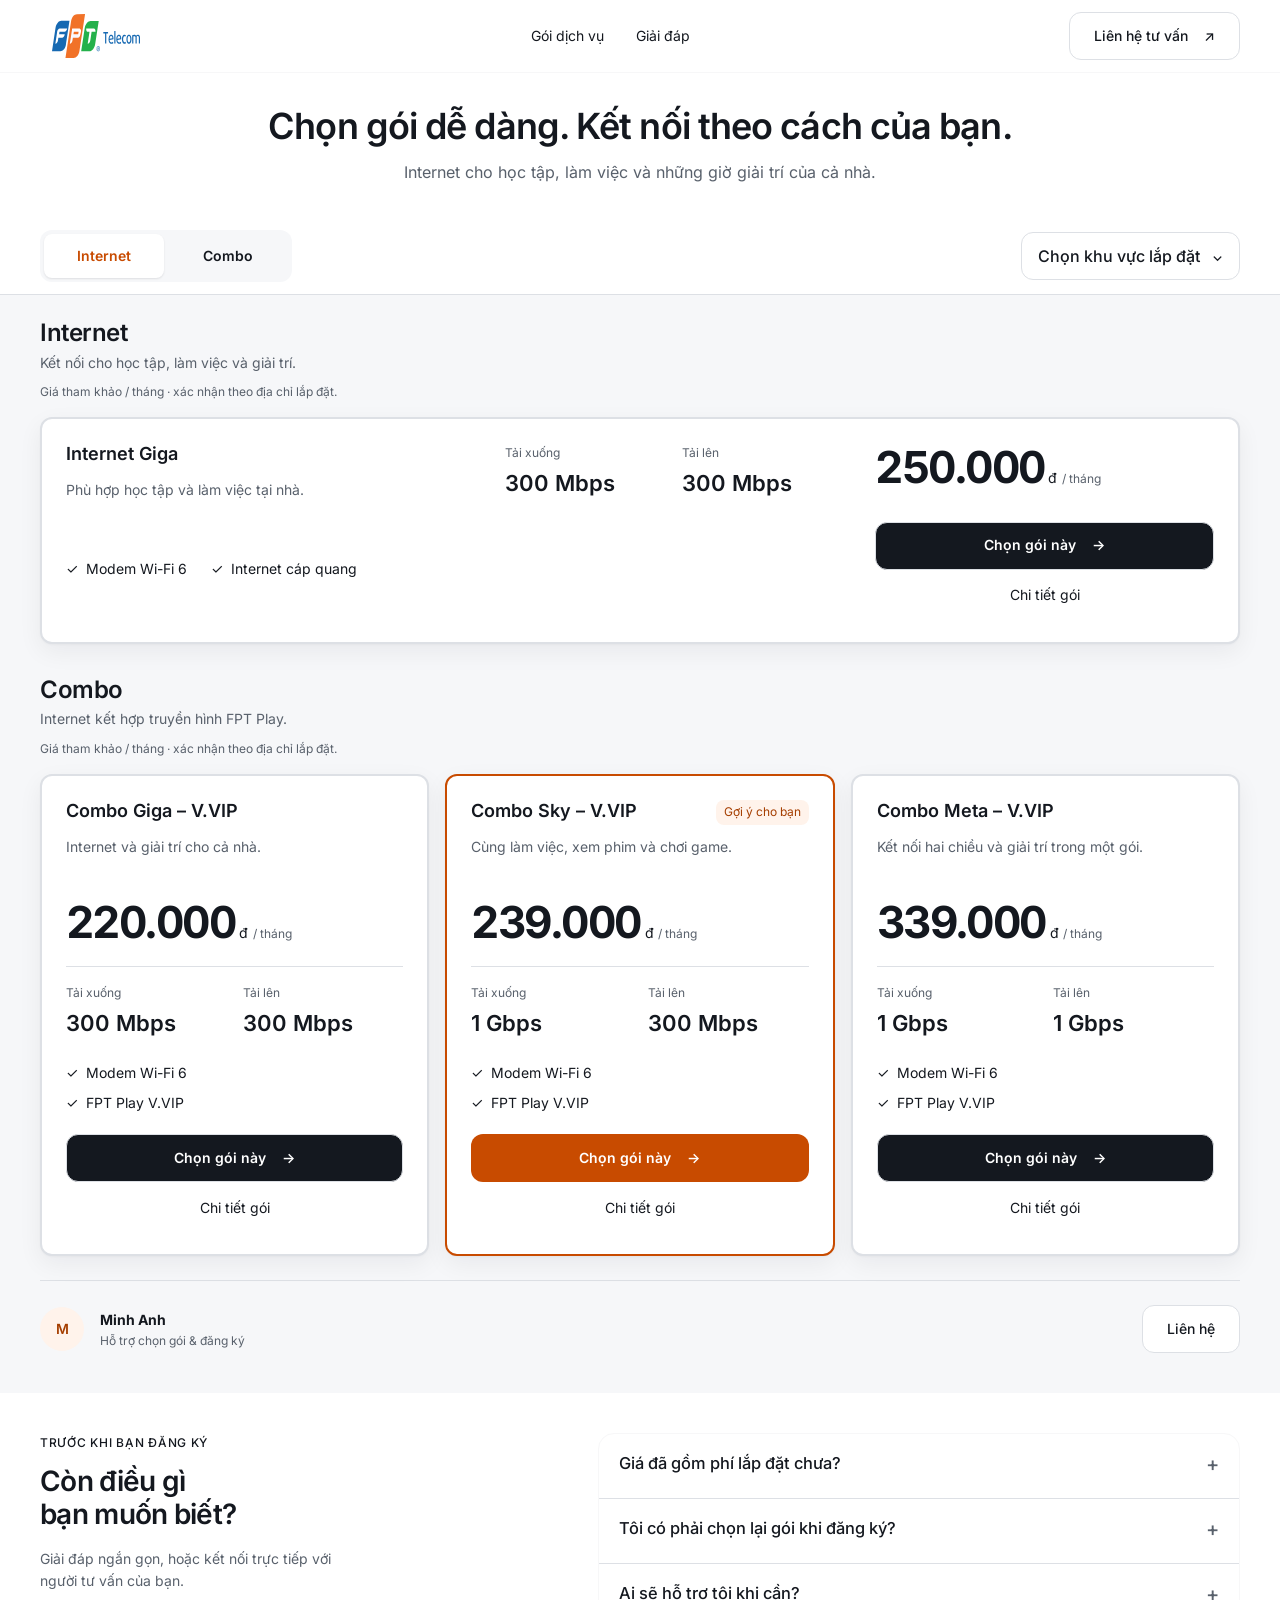
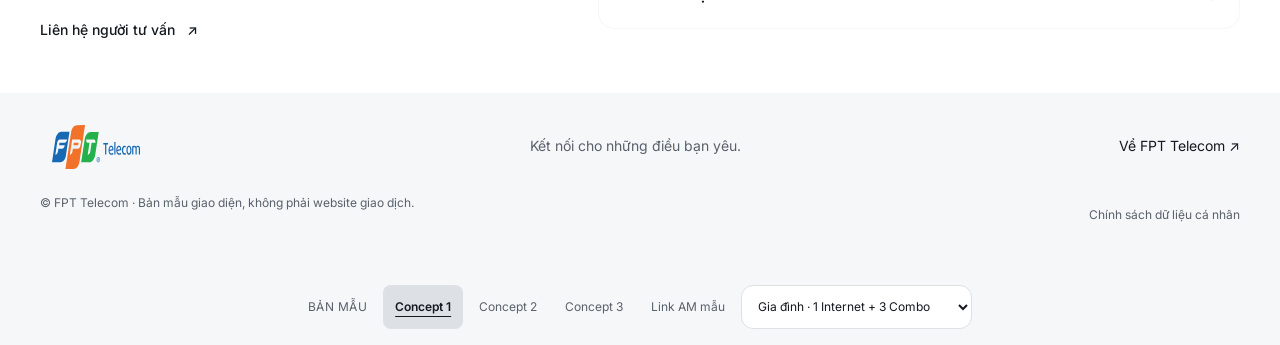
==== index.html @ fd022f2f "Publish shop FPT prototype" ====
<!doctype html>
<html lang="vi">
<head>
  <meta charset="utf-8"><meta name="viewport" content="width=device-width,initial-scale=1">
  <title>FPT Telecom — Chọn gói dễ dàng | Concept 1</title>
  <link rel="icon" href="assets/fpt-logo.svg" type="image/svg+xml">
  <link rel="stylesheet" href="styles.css">
  <link rel="stylesheet" href="journey.css">
  <link rel="stylesheet" href="concept-1.css">
</head>
<body data-concept="1">
  <header class="header"><div class="container header-inner">
    <a href="#" class="brand" aria-label="FPT Telecom — trang chủ"><img src="assets/fpt-logo.svg" alt="FPT Telecom"></a>
    <nav aria-label="Điều hướng chính"><a href="#plans">Gói dịch vụ</a><a href="#faq">Giải đáp</a></nav>
    <button class="button outline contact-trigger">Liên hệ tư vấn <span aria-hidden="true">↗</span></button>
  </div></header>

  <main id="home">
    <section class="hero container">
      <div class="hero-copy">
        <h1>Chọn gói dễ dàng. <span>Kết nối theo cách của bạn.</span></h1>
        <p class="hero-description" data-audience-copy></p>
      </div>
    </section>

    <div class="group-toolbar"><div class="container section-heading"><nav class="offer-jumps" aria-label="Đi đến nhóm gói"></nav><button class="location-button" id="region-trigger"><span id="region-label">Chọn khu vực lắp đặt</span><span aria-hidden="true">⌄</span></button></div></div>
    <section id="plans" class="plans-section">
      <div class="container">
        <div id="plan-grid" class="plan-groups"></div>
        <div class="sales-strip"><span class="sales-avatar" data-sales-initial aria-hidden="true"></span><div><strong data-sales-name></strong><p>Hỗ trợ chọn gói & đăng ký</p></div><button class="button outline contact-trigger">Liên hệ</button></div>
        <div class="plans-bottom"><p>Giá tham khảo theo tháng. Giá và phí áp dụng được xác nhận theo địa chỉ lắp đặt.</p></div>
      </div>
    </section>

    <section id="faq" class="faq-section container"><div class="faq-intro"><p class="eyebrow">TRƯỚC KHI BẠN ĐĂNG KÝ</p><h2>Còn điều gì<br>bạn muốn biết?</h2><p>Giải đáp ngắn gọn, hoặc kết nối trực tiếp với người tư vấn của bạn.</p><button class="text-button contact-trigger">Liên hệ người tư vấn <span aria-hidden="true">↗</span></button></div><div id="faq-list" class="faq-list"></div></section>
  </main>

  <main id="checkout" hidden class="container checkout-page">
    <button class="text-button" id="back-home">← Quay lại chọn gói</button>
    <div class="checkout-heading"><p class="eyebrow">ĐĂNG KÝ TRỰC TUYẾN</p><h1>Gần hơn với kết nối mới.</h1><p>Gói đã chọn sẵn. Bạn chỉ cần hoàn tất thông tin bên dưới.</p></div>
    <ol class="steps"><li class="active" data-step="1"><span>1</span>Thông tin lắp đặt</li><li data-step="2"><span>2</span>Xác nhận</li><li data-step="3"><span>3</span>Kết quả</li></ol>
    <div class="checkout-layout"><div>
      <form id="registration-form" class="form-card" novalidate>
        <h2>Thông tin liên hệ</h2><p class="muted">Để FPT xác nhận yêu cầu đăng ký với bạn.</p>
        <div class="field-grid"><div class="field"><label for="full-name">Họ và tên <b>*</b></label><input id="full-name" name="name" autocomplete="name" required><p class="field-error" id="name-error"></p></div><div class="field"><label for="phone">Số điện thoại <b>*</b></label><input id="phone" name="phone" type="tel" inputmode="tel" autocomplete="tel" required><p class="field-error" id="phone-error"></p></div></div>
        <h2 class="form-subheading">Địa chỉ lắp đặt</h2><p class="muted">Địa chỉ giúp xác nhận gói và giá áp dụng cho nhà bạn.</p>
        <div class="field-grid"><div class="field"><label for="province">Tỉnh / Thành phố <b>*</b></label><input id="province" name="province" autocomplete="address-level1" placeholder="Ví dụ: Hồ Chí Minh" required><p class="field-error" id="province-error"></p></div><div class="field"><label for="ward">Phường / Xã <b>*</b></label><input id="ward" name="ward" autocomplete="address-level2" required><p class="field-error" id="ward-error"></p></div></div>
        <div class="field"><label for="address">Số nhà, tên đường <b>*</b></label><input id="address" name="address" autocomplete="street-address" placeholder="Thêm tên tòa nhà, tầng / căn hộ nếu có" required><p class="field-error" id="address-error"></p></div>
        <div class="field"><label for="note">Ghi chú <span class="muted">(không bắt buộc)</span></label><textarea id="note" name="note" rows="2" placeholder="Điều bạn muốn người tư vấn biết thêm"></textarea></div>
        <label class="consent"><input id="consent" type="checkbox" required><span>Tôi đồng ý để FPT liên hệ về yêu cầu đăng ký và xử lý dữ liệu theo <a href="https://fpt.vn/ho-tro/chinh-sach-quy-trinh/5107/5076/286" target="_blank" rel="noopener">chính sách dữ liệu cá nhân</a>.</span></label><p class="field-error" id="consent-error"></p>
        <button class="button primary form-next" type="submit">Kiểm tra & xác nhận thông tin</button><p class="demo-note">Prototype: thông tin chỉ dùng trong phiên này, không gửi đến FPT.</p>
      </form>
      <section id="confirmation" hidden class="form-card"><h2>Kiểm tra trước khi hoàn tất</h2><p class="muted">Thông tin đăng ký của bạn</p><dl id="customer-summary" class="description-list"></dl><div class="notice"><strong>Giá theo địa chỉ chưa được xác thực</strong><p>Bản mẫu chưa kết nối hệ thống giá và hạ tầng FPT. Giá dưới đây chỉ dùng để minh họa giao diện.</p></div><h2 class="form-subheading">Phương thức thanh toán mẫu</h2><fieldset class="payment-options"><legend class="sr-only">Chọn phương thức thanh toán mẫu</legend><label><input type="radio" name="payment" value="qr" checked><span><strong>QR / Ngân hàng</strong><small>Xem trạng thái thanh toán mô phỏng</small></span></label><label><input type="radio" name="payment" value="later"><span><strong>Nhận tư vấn thanh toán</strong><small>Minh họa yêu cầu cần được xác nhận</small></span></label></fieldset><div class="confirm-actions"><button class="button outline" id="edit-info">Sửa thông tin</button><button class="button primary" id="complete-demo">Hoàn tất bản mô phỏng</button></div><button class="text-button" id="fail-demo">Xem trường hợp thanh toán thất bại</button><div id="payment-error" class="notice error" hidden><strong>Thanh toán mô phỏng chưa thành công</strong><p>Bạn có thể thử lại hoặc chọn nhận tư vấn thanh toán.</p></div></section>
      <section id="success" hidden class="form-card success-panel"><span class="success-symbol" aria-hidden="true">✓</span><h2 id="result-title">Đăng ký mẫu hoàn tất</h2><p>Đây là trạng thái minh họa. Không có đơn hàng hoặc giao dịch thật được tạo.</p><dl id="result-summary" class="description-list"></dl><button class="button outline" id="restart">Trở về trang chọn gói</button></section>
    </div><aside class="order-card"><p class="eyebrow">GÓI BẠN ĐÃ CHỌN</p><h2 id="order-name"></h2><p id="order-description" class="muted"></p><div class="order-price"><strong id="order-price"></strong><span>đ / tháng</span></div><ul id="order-features"></ul><div class="order-total"><span>Tạm tính minh họa / tháng</span><strong id="order-total"></strong></div><p class="muted small">Giá theo địa chỉ, phí lắp đặt và chu kỳ thanh toán cần được hệ thống xác nhận trước khi thu tiền.</p><p class="sales-reference">Người giới thiệu: <strong>AM-DEMO</strong></p></aside></div>
  </main>

  <footer class="footer"><div class="container footer-top"><a href="#" class="brand" aria-label="FPT Shop"><img src="assets/fpt-logo.svg" alt="FPT Telecom"><span>shop</span></a><p>Kết nối cho những điều bạn yêu.</p><a href="https://fpt.vn/vi" target="_blank" rel="noopener">Về FPT Telecom ↗</a></div><div class="container footer-bottom"><span>© FPT Telecom · Bản mẫu giao diện, không phải website giao dịch.</span><a href="https://fpt.vn/ho-tro/chinh-sach-quy-trinh/5107/5076/286" target="_blank" rel="noopener">Chính sách dữ liệu cá nhân</a></div></footer>

  <dialog id="details-modal"><div class="modal-header"><p class="eyebrow">CHI TIẾT GÓI DỊCH VỤ</p><button class="close-button" aria-label="Đóng chi tiết gói">×</button></div><div id="details-body"></div><div class="modal-footer"><button id="details-register" class="button primary">Đăng ký gói này</button></div></dialog>
  <dialog id="region-modal"><div class="modal-header"><h2>Khu vực lắp đặt</h2><button class="close-button" aria-label="Đóng chọn khu vực">×</button></div><p class="muted">Chọn khu vực dự kiến. Giá chính thức được xác nhận ở checkout.</p><div class="region-options"><button>Hồ Chí Minh</button><button>Hà Nội</button><button>Đà Nẵng</button><button>Khu vực khác</button></div></dialog>
  <dialog id="contact-modal"><div class="modal-header"><h2>Người tư vấn của bạn</h2><button class="close-button" aria-label="Đóng thông tin tư vấn">×</button></div><p class="muted">Người giới thiệu AM-DEMO</p><p class="contact-message">Bạn cần hỗ trợ chọn gói hoặc kiểm tra địa chỉ lắp đặt? Khi triển khai, thông tin liên hệ sẽ lấy từ cấu hình của sales.</p><p class="demo-note">Thông tin người tư vấn trong bản này là dữ liệu mẫu.</p></dialog>
  <div class="prototype-tools" aria-label="Công cụ xem prototype"><span>BẢN MẪU</span><button id="configuration-toggle">3 gói / 6 gói</button></div>
  <script src="offers.js"></script>
  <script src="app.js"></script>
  <script src="concept-1.js"></script>
</body></html>
---- styles.css ----
/* Brand tokens: adjust accent and font here. Light theme only. */
:root{--primary:#c74700;--primary-hover:#a83c00;--primary-foreground:#ffffff;--primary-light:#fff3eb;--background:#f4f4f6;--surface:#ffffff;--foreground:#2c2c2c;--muted:#707070;--border:#f7f7f8;--border-strong:#eaeaea;--secondary:#e7e8ec;--button-hover:#f1f1f3;--border-focus:var(--primary);--ring-focus:rgb(199 71 0 / .1);--error-text:#c10007;--success:#007a55;--success-bg:#ecfdf5;--app-font:'Inter',sans-serif;--elevation-modal:0 20px 25px -5px rgb(0 0 0 / .1),0 8px 10px -6px rgb(0 0 0 / .1);color-scheme:light}
*{box-sizing:border-box;--scrollbar-thumb:transparent}*:hover{--scrollbar-thumb:color-mix(in srgb,var(--foreground) 16%,transparent)}.is-scrolling{--scrollbar-thumb:color-mix(in srgb,var(--foreground) 28%,transparent)}::-webkit-scrollbar{width:4px;height:4px}::-webkit-scrollbar-track{background:transparent}::-webkit-scrollbar-thumb{background:var(--scrollbar-thumb);border-radius:9999px}
@supports not selector(::-webkit-scrollbar){*{scrollbar-width:thin;scrollbar-color:transparent transparent}*:hover{scrollbar-color:color-mix(in srgb,var(--foreground) 18%,transparent) transparent}}
html{scroll-behavior:smooth;scroll-padding-top:100px}body{margin:0;background:var(--surface);color:var(--foreground);font:14px/1.6 var(--app-font);-webkit-font-smoothing:antialiased}button,input,textarea{font:inherit}button,a{-webkit-tap-highlight-color:transparent}button{cursor:pointer}a{color:inherit;text-decoration:none}button{color:inherit}button:focus{outline:none}p,h1,h2,h3,ul{margin:0}h1,h2,h3{line-height:1.2;font-weight:600;text-wrap:balance}p{text-wrap:pretty}img{max-width:100%;display:block}button{border:0}button,a,input,textarea{transition:background-color .2s,color .2s,border-color .2s}input:focus,textarea:focus{outline:none;border-color:var(--border-focus);box-shadow:0 0 0 2px var(--ring-focus)}[hidden]{display:none!important}.container{width:min(1200px,calc(100% - 80px));margin-inline:auto}.header{border-bottom:1px solid var(--border);background:var(--surface)}.header-inner{height:88px;display:flex;align-items:center;justify-content:space-between;gap:24px}.brand{display:flex;align-items:center;gap:16px}.brand img{width:98px;height:42px;object-fit:contain}.brand span{font-size:24px;font-weight:500;border-left:1px solid var(--border-strong);padding-left:16px;line-height:1}.header nav{display:flex;gap:32px}.header nav a{padding:12px 0}.header nav a:hover{color:var(--primary)}.button{display:inline-flex;align-items:center;justify-content:center;gap:16px;min-height:48px;padding:12px 24px;border-radius:12px;font-weight:500;line-height:1.3;border:1px solid transparent}.primary{background:var(--primary);color:var(--primary-foreground)}.primary:hover{background:var(--primary-hover)}.outline{background:var(--surface);border-color:var(--border-strong)}.outline:hover{background:var(--button-hover)}.secondary{background:var(--secondary)}.secondary:hover{background:var(--button-hover)}.eyebrow{font-size:12px;font-weight:500;letter-spacing:.06em}.hero{display:grid;grid-template-columns:.95fr 1.05fr;gap:40px;padding-block:56px 64px;align-items:center}.hero-copy{padding:16px 0}.hero h1{font-size:clamp(40px,4.6vw,64px);letter-spacing:-.035em;line-height:1.12;margin:24px 0}.hero h1 span{color:var(--primary)}.hero-description{font-size:16px;line-height:1.8;color:var(--muted)}.hero-cta{margin-top:32px}.hero-note{margin-top:16px;color:var(--muted);font-size:12px}.hero-visual{position:relative;min-width:0;height:528px;border-radius:24px;overflow:hidden;background:var(--background)}.hero-visual>img{width:100%;height:100%;object-fit:cover;object-position:65% center}.photo-caption{position:absolute;left:24px;right:24px;bottom:24px;background:var(--surface);border-radius:16px;padding:16px 20px;display:flex;align-items:center;gap:16px}.photo-caption strong{display:block;font-size:14px;font-weight:600}.photo-caption span:not(.connection-mark){display:block;font-size:12px;color:var(--muted);margin-top:4px}.connection-mark{font-size:32px;color:var(--primary);line-height:1}.plans-section{background:var(--background);padding:64px 0}.section-heading{display:flex;align-items:flex-end;justify-content:space-between;gap:24px;margin-bottom:32px}.section-heading h2,.faq-intro h2{font-size:32px;letter-spacing:-.025em;margin:12px 0 16px}.section-heading p:not(.eyebrow){color:var(--muted)}.location-button{display:flex;align-items:center;gap:12px;min-height:48px;padding:12px 16px;border:1px solid var(--border-strong);border-radius:12px;background:var(--surface);max-width:100%;font-weight:500}.location-button span:first-child{font-size:20px}.mobile-break{display:none}.plan-grid{display:grid;grid-template-columns:repeat(3,minmax(0,1fr));gap:16px}.plan-card{background:var(--surface);border:1px solid var(--border);border-radius:16px;padding:24px;display:flex;flex-direction:column;min-width:0}.plan-card.featured{background:var(--primary);color:var(--primary-foreground);border-color:var(--primary)}.plan-top{display:flex;justify-content:space-between;align-items:start;gap:12px}.plan-top h3{font-size:18px}.plan-tag{font-size:12px;padding:4px 8px;border-radius:8px;background:rgb(255 255 255 / .15);white-space:nowrap}.plan-description{color:var(--muted);margin:8px 0 24px;line-height:1.5}.featured .plan-description,.featured .price-label{color:var(--primary-foreground)}.price-label{font-size:12px;color:var(--muted)}.plan-price{display:flex;align-items:baseline;gap:4px;margin:4px 0 24px;flex-wrap:wrap}.plan-price strong{font-size:32px;font-weight:700;letter-spacing:-.02em;font-variant-numeric:tabular-nums}.plan-price span{font-size:12px}.speed-row{border-top:1px solid var(--border-strong);padding-top:20px;display:grid;grid-template-columns:1fr 1fr;gap:16px}.featured .speed-row{border-color:rgb(255 255 255 / .25)}.speed-row small{display:block;font-size:12px;margin-bottom:4px;color:var(--muted)}.featured .speed-row small{color:var(--primary-foreground)}.speed-row strong{font-size:16px;font-weight:600}.features{list-style:none;padding:0;margin:20px 0 24px;display:flex;flex-direction:column;gap:12px;flex:1}.features li{display:flex;gap:8px;align-items:start}.features li::before{content:'✓';font-size:14px}.plan-card .button{width:100%}.featured .button{background:var(--surface);color:var(--foreground)}.featured .button:hover{background:var(--button-hover)}.detail-button{background:transparent;font-size:14px;padding:12px;min-height:44px;margin-top:4px}.detail-button:hover{text-decoration:underline}.plans-bottom{display:flex;align-items:start;justify-content:space-between;gap:24px;margin-top:24px}.plans-bottom p{font-size:12px;color:var(--muted);max-width:64ch}.text-button{background:transparent;padding:8px 0;min-height:40px;display:inline-flex;align-items:center;gap:12px;font-weight:500}.text-button:hover{text-decoration:underline}.plans-bottom .text-button{flex-shrink:0}.faq-section{display:grid;grid-template-columns:1fr 1.3fr;gap:64px;padding-block:64px}.faq-intro>p:not(.eyebrow){color:var(--muted);max-width:34ch}.faq-intro .text-button{margin-top:16px}.faq-list{border:1px solid var(--border);border-radius:16px;align-self:start}.faq-item+.faq-item{border-top:1px solid var(--border-strong)}.faq-question{padding:20px;width:100%;display:flex;justify-content:space-between;gap:16px;background:transparent;text-align:left;font-weight:500;min-height:64px}.faq-question span{font-size:20px;color:var(--muted);line-height:1}.faq-answer{display:grid;grid-template-rows:0fr;transition:grid-template-rows .2s ease-out}.faq-answer>div{min-height:0;overflow:hidden}.faq-answer p{padding:0 20px 20px;color:var(--muted)}.faq-question[aria-expanded=true]+.faq-answer{grid-template-rows:1fr}.footer{background:var(--background);padding-block:32px 64px}.footer-top{display:flex;align-items:center;justify-content:space-between;gap:24px}.footer-top p{color:var(--muted)}.footer-bottom{display:flex;justify-content:space-between;gap:24px;font-size:12px;color:var(--muted);margin-top:24px}.prototype-tools{position:fixed;bottom:12px;left:12px;z-index:5;display:flex;align-items:center;gap:12px;background:var(--foreground);color:var(--surface);border-radius:8px;padding:4px 12px;font-size:12px}.prototype-tools>span{font-size:10px;letter-spacing:.04em}.prototype-tools button{background:transparent;color:inherit;min-height:32px;padding:4px}.checkout-page{padding-block:32px 64px}.checkout-heading{margin:24px 0}.checkout-heading h1{font-size:32px;margin:12px 0}.checkout-heading>p:last-child{color:var(--muted)}.steps{list-style:none;padding:0;display:flex;gap:32px;margin:32px 0;color:var(--muted)}.steps li{display:flex;align-items:center;gap:8px}.steps li span{width:28px;height:28px;display:grid;place-items:center;background:var(--background);border-radius:50%;font-size:12px}.steps .active{color:var(--foreground);font-weight:500}.steps .active span{background:var(--primary);color:var(--primary-foreground)}.checkout-layout{display:grid;grid-template-columns:minmax(0,1.65fr) minmax(0,1fr);gap:32px;align-items:start}.form-card,.order-card{background:var(--surface);border:1px solid var(--border-strong);border-radius:16px;padding:24px;min-width:0}.form-card h2,.order-card h2{font-size:20px}.muted{color:var(--muted)}.small{font-size:12px}.field-grid{display:grid;grid-template-columns:1fr 1fr;gap:20px}.field-grid,.form-subheading{margin-top:24px}.field{margin-top:16px;min-width:0}.field-grid .field{margin-top:0}.field label{font-weight:500;display:block;margin-bottom:8px}.field label b{color:var(--error-text);font-weight:500}.field input,.field textarea{width:100%;min-height:44px;border:1px solid var(--border-strong);border-radius:12px;padding:10px 16px;background:var(--surface);color:var(--foreground)}.field input[aria-invalid=true]{border-color:var(--error-text)}.field textarea{resize:vertical}.field-error{min-height:20px;font-size:12px;color:var(--error-text);padding-top:4px}.consent{display:flex;gap:12px;align-items:start;margin-top:24px;cursor:pointer}.consent input{width:20px;height:20px;flex-shrink:0;accent-color:var(--primary);margin:2px 0 0}.consent a{text-decoration:underline}.form-next{width:100%;margin-top:16px;min-height:44px}.demo-note{font-size:12px;color:var(--muted);margin-top:12px}.order-card{position:sticky;top:24px;background:var(--background);border-color:var(--border)}.order-card h2{margin-top:16px}.order-card>p.muted{margin-top:8px}.order-price{display:flex;align-items:baseline;gap:8px;margin:24px 0}.order-price strong{font-size:32px;font-weight:700}.order-price span{font-size:12px}.order-card ul{padding-left:20px;display:flex;flex-direction:column;gap:12px;margin-bottom:24px}.order-total{border-top:1px solid var(--border-strong);padding-top:20px;display:flex;flex-direction:column;gap:4px}.order-total strong{font-size:20px}.sales-reference{margin-top:24px;font-size:12px;color:var(--muted)}.description-list{margin:24px 0}.description-list div{display:grid;grid-template-columns:140px 1fr;gap:16px;padding:12px 0;border-bottom:1px solid var(--border-strong)}.description-list dt{color:var(--muted)}.description-list dd{margin:0;overflow-wrap:anywhere}.notice{padding:16px;background:var(--background);border-radius:12px;margin-top:20px}.notice p{font-size:12px;margin-top:4px}.notice.error{color:var(--error-text)}.payment-options{border:0;padding:0;margin:20px 0;display:flex;flex-direction:column;gap:12px}.payment-options label{display:flex;gap:12px;padding:16px;border:1px solid var(--border-strong);border-radius:12px;cursor:pointer}.payment-options label:has(:checked){border-color:var(--primary);box-shadow:0 0 0 2px var(--ring-focus)}.payment-options input{width:20px;height:20px;accent-color:var(--primary);margin:2px 0 0}.payment-options strong,.payment-options small{display:block}.payment-options strong{font-size:14px;font-weight:500}.payment-options small{color:var(--muted);font-size:12px;margin-top:4px}.confirm-actions{display:flex;justify-content:space-between;gap:16px;margin-top:24px}.confirm-actions button{min-height:44px}.success-symbol{width:48px;height:48px;border-radius:50%;background:var(--success-bg);color:var(--success);display:grid;place-items:center;font-size:24px;margin-bottom:20px}.success-panel>p{color:var(--muted);margin-top:12px}.sr-only{position:absolute;width:1px;height:1px;overflow:hidden;clip-path:inset(50%)}dialog{border:1px solid var(--border);border-radius:24px;padding:24px;width:min(560px,calc(100% - 32px));max-height:calc(100dvh - 48px);overflow:auto;color:var(--foreground);background:var(--surface);box-shadow:var(--elevation-modal)}dialog::backdrop{background:rgb(0 0 0 / .4)}.modal-header{display:flex;align-items:center;justify-content:space-between;gap:16px;margin-bottom:20px}.modal-header h2{font-size:20px}.close-button{width:40px;height:40px;border-radius:12px;background:var(--background);font-size:24px;flex-shrink:0;line-height:1}.modal-footer{margin-top:24px}.modal-footer .button{width:100%}#details-body h2{font-size:24px;margin-bottom:8px}#details-body .plan-price{margin:20px 0}.region-options{display:flex;flex-direction:column;gap:8px;margin-top:20px}.region-options button{background:var(--background);padding:12px 16px;min-height:44px;text-align:left;border-radius:12px}.region-options button:hover{background:var(--secondary)}.contact-message{margin-top:20px}
@media(max-width:1023px){.container{width:calc(100% - 48px)}.hero{gap:24px}.hero-visual{height:440px}.hero h1{font-size:48px}.section-heading{align-items:start}.plan-grid{grid-template-columns:1fr;max-width:500px;margin-inline:auto}.plans-bottom{max-width:500px;margin-inline:auto;flex-direction:column;gap:8px}.faq-section{gap:32px}.checkout-layout{grid-template-columns:1.5fr 1fr;gap:20px}.field-grid{grid-template-columns:1fr;gap:0}.field-grid .field+.field{margin-top:16px}}
@media(max-width:639px){.container{width:calc(100% - 32px)}.header-inner{height:72px;gap:16px}.brand{gap:12px}.brand img{width:76px;height:36px}.brand span{font-size:20px;padding-left:12px}.header nav{display:none}.header .button{font-size:12px;padding:8px 12px;min-height:40px;gap:8px}.hero{grid-template-columns:1fr;padding:32px 0 40px;gap:24px}.hero-copy{padding:0}.hero .eyebrow{font-size:10px}.hero h1{font-size:40px;margin:20px 0;line-height:1.12}.hero h1 br:nth-of-type(2){display:none}.hero-description{font-size:14px}.hero-cta{margin-top:24px;min-height:44px}.hero-note{margin-top:12px}.hero-visual{height:300px;border-radius:16px}.hero-visual>img{object-position:65% center}.photo-caption{left:16px;right:16px;bottom:16px;padding:12px;gap:12px;border-radius:12px}.photo-caption strong{font-size:12px}.photo-caption span:not(.connection-mark){font-size:10px}.plans-section{padding:40px 0}.section-heading{flex-direction:column;gap:20px;margin-bottom:24px}.section-heading h2,.faq-intro h2{font-size:24px}.mobile-break{display:block}.location-button{width:100%;justify-content:space-between;min-height:44px}.plan-card{padding:20px}.plan-price strong{font-size:30px}.faq-section{grid-template-columns:1fr;gap:24px;padding-block:40px}.faq-intro h2 br{display:none}.faq-intro>p:not(.eyebrow){max-width:none}.faq-question{padding:16px}.faq-answer p{padding:0 16px 16px}.footer-top{flex-direction:column;align-items:start;gap:16px}.footer-bottom{flex-direction:column;gap:12px}.footer{padding-bottom:64px}.checkout-heading h1{font-size:24px}.steps{gap:12px;font-size:12px;justify-content:space-between}.steps li{gap:4px;flex-direction:column;align-items:start}.steps li span{width:24px;height:24px}.checkout-layout{grid-template-columns:1fr}.order-card{position:static;grid-row:1;padding:20px}.order-card ul,.order-total,.order-card .small,.sales-reference{display:none}.order-card .order-price{margin:12px 0 0}.order-card h2{margin-top:8px}.form-card{padding:20px}.field input,.field textarea{font-size:16px}.confirm-actions{flex-direction:column}.description-list div{grid-template-columns:1fr;gap:4px}.prototype-tools{font-size:10px}.prototype-tools>span{display:none}dialog{padding:20px;border-radius:16px}.eyebrow{font-size:10px}}
@media(prefers-reduced-motion:reduce){html{scroll-behavior:auto}*,*::before,*::after{transition:none!important}}
.hero .eyebrow{font-size:12px}@media(max-width:640px){.hero h1 br:nth-of-type(2){display:initial}}
.plan-tag{background:#9d3500}.footer a{display:inline-flex;align-items:center;min-height:44px}.footer-bottom span{text-wrap:pretty}.prototype-tools,.prototype-tools>span,.prototype-tools button,.eyebrow,.photo-caption span:not(.connection-mark){font-size:12px}a:focus-visible,button:focus-visible{outline:2px solid var(--primary);outline-offset:4px}.featured button:focus-visible{outline-color:white}
---- journey.css ----
/* Shared storefront primitives. Each concept controls layout, not offer contents. */
.card-price .plan-price strong{white-space:nowrap}.card-price .plan-price strong small{font-size:12px;font-weight:400;margin-left:2px}.plan-card .plan-tag{color:var(--primary-hover)}.prototype-tools a[aria-current]{text-decoration:underline;text-underline-offset:5px}.location-button span{line-height:22px}
@font-face{font-family:Inter;font-style:normal;font-weight:400;font-display:swap;src:url('assets/inter-400.ttf') format('truetype')}
@font-face{font-family:Inter;font-style:normal;font-weight:500;font-display:swap;src:url('assets/inter-500.ttf') format('truetype')}
@font-face{font-family:Inter;font-style:normal;font-weight:600;font-display:swap;src:url('assets/inter-600.ttf') format('truetype')}
@font-face{font-family:Inter;font-style:normal;font-weight:700;font-display:swap;src:url('assets/inter-700.ttf') format('truetype')}
:root{--app-font:'Inter',Arial,sans-serif}
.brand img{width:112px;height:44px}.header-inner{height:80px}
.plan-groups{display:flex;flex-direction:column;gap:48px;max-width:none;margin:0}
.offer-group{min-width:0;scroll-margin-top:24px}.group-heading{margin-bottom:20px}.group-heading h2{font-size:28px;letter-spacing:-.02em;margin:0 0 8px}.group-heading p{color:var(--muted);font-size:14px}
.offer-jumps{display:flex;gap:12px;flex-wrap:wrap}.offer-jumps a{display:inline-flex;align-items:center;justify-content:space-between;gap:24px;min-height:44px;padding:10px 20px;border:1px solid var(--border-strong);border-radius:12px;background:var(--surface);font-weight:500}.offer-jumps a:hover{background:var(--button-hover)}
.section-heading{align-items:center}.location-button{min-height:44px}.location-button span:first-child{font-size:16px}
.plan-grid{width:100%;max-width:none;margin:0;grid-template-columns:repeat(3,minmax(0,1fr));gap:16px}.plan-grid.count-2{grid-template-columns:repeat(2,minmax(0,1fr))}.plan-grid.count-1{grid-template-columns:1fr}
.plan-card{display:flex;flex-direction:column;gap:20px;padding:24px;background:var(--surface);color:var(--foreground);border:1px solid var(--border-strong);border-radius:16px;min-width:0}
.card-overview,.card-price,.card-spec,.card-actions{min-width:0}.plan-top{min-height:28px;align-items:flex-start;flex-wrap:wrap;gap:8px}.plan-top h3{font-size:18px;overflow-wrap:anywhere}.plan-description{margin:8px 0 0;color:var(--muted);font-size:14px;min-height:42px}.plan-tag{font-size:12px;line-height:1.4;white-space:normal;background:var(--primary-light);color:var(--primary);padding:4px 8px;border-radius:8px}
.card-price .plan-price{margin:4px 0 0;gap:4px}.card-price .plan-price strong{font-size:32px;line-height:1.15}.card-price .plan-price span{font-size:12px}.card-price .price-label{font-size:12px}
.card-spec{padding-top:16px;margin:0;gap:16px;border-top:1px solid var(--border-strong)}.card-spec strong{font-size:18px}.card-spec small{font-size:12px}
.card-benefits{margin:0;gap:8px;flex:1;font-size:14px}.card-actions{display:flex;flex-direction:column;gap:4px;margin-top:auto}.card-actions .button{min-height:48px;width:100%}.card-actions .detail-button{margin:0;min-height:40px;padding:8px;width:100%}
.plan-card.featured{background:var(--surface);color:var(--foreground);border-color:var(--primary)}.featured .plan-description,.featured .price-label,.featured .speed-row small{color:var(--muted)}.featured .speed-row{border-color:var(--border-strong)}.featured .button{background:var(--primary);color:var(--primary-foreground)}.featured .button:hover{background:var(--primary-hover)}.featured button:focus-visible{outline-color:var(--primary)}
.plans-bottom{margin-top:24px;max-width:none}.empty-offer{padding:32px;background:var(--surface);border-radius:16px}.empty-offer p{margin:12px 0 20px}
.contact-channels{display:flex;gap:12px;margin:20px 0 12px}.contact-channels .button{flex:1}.footer{padding-bottom:32px}.footer a{min-height:44px}
.prototype-tools{position:static;display:flex;justify-content:center;align-items:center;flex-wrap:wrap;gap:16px;padding:16px 24px;background:var(--background);color:var(--muted);border-radius:0;font-size:12px}.prototype-tools>span{display:block;font-size:12px}.prototype-tools nav{display:flex;gap:4px}.prototype-tools a{display:inline-flex;align-items:center;min-height:40px;padding:8px 12px;border-radius:8px}.prototype-tools a[aria-current]{background:var(--surface);color:var(--foreground);font-weight:600}.prototype-tools select{font:inherit;min-height:40px;max-width:100%;padding:8px 12px;border:1px solid var(--border-strong);border-radius:12px;background:var(--surface);color:var(--foreground)}
@media(min-width:1024px){body[data-concept="1"] .count-1 .plan-card{display:grid;grid-template-columns:1.2fr 1fr 1fr;grid-template-areas:'overview spec price' 'benefits benefits actions';gap:20px 32px;align-items:start}body[data-concept="1"] .count-1 .card-overview{grid-area:overview}body[data-concept="1"] .count-1 .card-spec{grid-area:spec;border-top:0;padding-top:0}body[data-concept="1"] .count-1 .card-price{grid-area:price}body[data-concept="1"] .count-1 .card-benefits{grid-area:benefits;align-self:center;display:flex;flex-direction:row;flex-wrap:wrap;gap:12px 24px}body[data-concept="1"] .count-1 .card-actions{grid-area:actions;margin:0}body[data-concept="1"] .count-1 .plan-description{min-height:0}}
@media(min-width:768px) and (max-width:1023px){.plan-grid,.plan-grid.count-2,.plan-grid.count-1{grid-template-columns:1fr}.plan-card{display:grid;grid-template-columns:1.15fr 1fr;grid-template-areas:'overview price' 'spec benefits' 'actions actions';gap:20px 32px}.card-overview{grid-area:overview}.card-price{grid-area:price}.card-spec{grid-area:spec}.card-benefits{grid-area:benefits}.card-actions{grid-area:actions;flex-direction:row;align-items:center}.card-actions .button{width:auto;flex:1}.card-actions .detail-button{width:auto;min-width:130px}}
@media(max-width:767px){.plan-grid,.plan-grid.count-2,.plan-grid.count-1{grid-template-columns:1fr}.plan-card{padding:20px;gap:16px}.plan-description{min-height:0}.group-heading h2{font-size:24px}.plan-groups{gap:32px}.section-heading{align-items:stretch;flex-direction:column;gap:16px}.plans-section{padding-block:32px}.card-price .plan-price strong{font-size:28px}.plan-top h3{font-size:18px}.card-spec strong{font-size:18px}.card-actions{flex-direction:row;align-items:center;gap:12px}.card-actions .button{flex:1;width:auto;padding-inline:16px}.card-actions .detail-button{width:auto;padding:8px;min-height:44px}.prototype-tools{gap:8px 12px;padding:16px}.prototype-tools label{flex-basis:100%;text-align:center}.prototype-tools select{width:min(100%,360px)}.brand img{width:96px;height:40px}.offer-jumps a{flex:1}.plans-bottom{gap:0}}
---- concept-1.css ----
/* Concept 1: price-first. Brand and font configuration. Light theme only. */
:root{--primary:#C84B00;--primary-hover:#A53E00;--primary-light:#FFF3EB;--background:#F6F7F9;--surface:#FFFFFF;--foreground:#14181F;--muted:#59616C;--border-strong:#DDE0E5;--border-focus:var(--primary);--app-font:Inter,Arial,sans-serif;--card-shadow:0 1px 2px rgb(20 24 31 / .03),0 8px 24px rgb(20 24 31 / .06)}
.header{position:sticky;top:0;z-index:10}.header-inner{height:72px}.hero{display:block;text-align:center;padding-block:32px;max-width:1200px}.hero-copy{padding:0}.hero h1{font-size:36px;font-weight:600;letter-spacing:-.025em;line-height:1.2;margin:0 0 12px}.hero h1 span{color:var(--foreground)}.hero-description{font-size:16px;line-height:1.6;margin:auto;max-width:none}
.group-toolbar{position:sticky;top:72px;z-index:9;background:var(--surface);border-bottom:1px solid var(--border-strong)}.group-toolbar .section-heading{margin:0;min-height:76px;align-items:center}.offer-jumps{background:var(--background);padding:4px;gap:4px;border-radius:12px}.offer-jumps:empty{display:none}.offer-jumps a{min-width:120px;min-height:44px;border:0;background:transparent;border-radius:8px;justify-content:center;padding:8px 24px;font-weight:600}.offer-jumps a span{display:none}.offer-jumps a[aria-current]{background:var(--surface);color:var(--primary);box-shadow:0 1px 2px rgb(20 24 31 / .1)}
.plans-section{padding:24px 0 40px}.offer-group{scroll-margin-top:176px}.plan-groups{gap:32px}.group-heading{margin-bottom:16px}.group-heading h2{font-size:24px;font-weight:600;margin-bottom:4px}.group-heading .group-price-note{font-size:12px;margin-top:8px}.plan-grid{align-items:stretch;grid-template-columns:repeat(3,minmax(0,1fr));gap:16px}.plan-grid.count-2{grid-template-columns:repeat(2,minmax(0,1fr))}.plan-grid.count-1{grid-template-columns:1fr}
.plan-card{padding:24px;gap:20px;border:2px solid var(--border-strong);border-radius:12px;background:var(--surface);box-shadow:var(--card-shadow);transition:transform .18s,border-color .18s}.plan-card.featured{background:var(--surface);color:var(--foreground);border-color:var(--primary)}
/* Requested hover lift, not a standing negative layout offset. */
@media(hover:hover){.plan-card:hover{transform:translateY(-2px);border-color:var(--foreground)}.plan-card.featured:hover{border-color:var(--primary-hover)}}
.plan-top{min-height:28px}.plan-top h3{font-size:18px;font-weight:600}.plan-tag,.plan-card.featured .plan-tag{background:var(--primary-light);color:var(--primary);font-size:12px}.plan-description,.featured .plan-description,.featured .speed-row small{color:var(--muted)}.plan-description{min-height:42px;margin-top:8px}.card-price .plan-price{margin:0;gap:6px;align-items:baseline}.card-price .plan-price strong{font-size:44px;line-height:1.1;font-variant-numeric:tabular-nums;letter-spacing:-.035em}.card-price .plan-price strong small{font-size:14px;font-weight:400;margin-left:4px}.plan-price span{font-size:12px;color:var(--muted)}.card-spec{padding-top:16px;border-color:var(--border-strong)}.card-spec strong{font-size:22px;font-weight:600}.card-benefits{font-size:14px}.card-actions{flex-direction:column;gap:4px}.card-actions .button{background:var(--foreground);color:var(--surface);font-weight:600;width:100%;min-height:48px}.card-actions .button:hover{background:var(--muted)}.featured .card-actions .button{background:var(--primary);color:var(--surface)}.featured .card-actions .button:hover{background:var(--primary-hover)}.card-actions .detail-button{min-height:44px;width:100%;font-size:14px}
.sales-strip{display:flex;align-items:center;gap:16px;padding:24px 0 0;margin-top:24px;border-top:1px solid var(--border-strong)}.sales-avatar{display:grid;place-items:center;width:44px;height:44px;flex-shrink:0;border-radius:50%;background:var(--primary-light);color:var(--primary);font-weight:600}.sales-strip p{font-size:12px;color:var(--muted)}.sales-strip>.button{margin-left:auto}.carousel-dots{display:none}.faq-section{padding-block:40px}.faq-intro h2{font-size:28px}
.checkout-layout{grid-template-columns:minmax(0,520px) minmax(280px,360px);justify-content:center;gap:40px}.checkout-layout>div{min-width:0}.steps{display:none}.order-card{top:96px;border-radius:12px}.form-card{border-radius:12px}.field-grid{grid-template-columns:1fr;gap:16px}.field-grid .field+.field{margin-top:0}.field input,.field textarea{min-height:48px}.inline-review{margin-top:24px;padding-top:24px;border-top:1px solid var(--border-strong)}.inline-review h2{font-size:18px}.inline-review .notice{font-size:12px}.inline-review .description-list{margin:16px 0}.inline-review .description-list div{grid-template-columns:100px 1fr}.inline-review .confirm-actions{display:none}.form-next{min-height:48px}.order-card .sales-reference,.order-card .small{display:block}.order-card .order-total{display:flex}
button:focus-visible,a:focus-visible,input:focus-visible,textarea:focus-visible,select:focus-visible{outline:2px solid var(--primary);outline-offset:3px}.featured button:focus-visible{outline-color:var(--primary)}button:disabled,a[aria-disabled=true]{opacity:.5;cursor:not-allowed;pointer-events:none}button[aria-busy=true]{cursor:progress;opacity:1}.button[aria-busy=true]::after{content:'';width:16px;height:16px;border:2px solid currentColor;border-right-color:transparent;border-radius:50%;animation:busy-spin .8s linear infinite}.close-button,.prototype-tools a,.prototype-tools select,.text-button{min-height:44px}.close-button{width:44px}.prototype-tools a{font-size:12px}.consent{min-height:44px}.payment-options label{min-height:60px}.payment-options input{align-self:center}.footer{background:var(--background)}
.group-toolbar .section-heading{margin-inline:auto}
.prototype-tools a[aria-current]{background:var(--border-strong)}
@media(min-width:768px) and (max-width:1023px){.card-spec{gap:8px}.card-spec strong{font-size:16px;white-space:nowrap}}
@media(max-width:767px){#details-modal{width:100vw;max-width:100vw;left:0;right:0}}
.plan-tag,.plan-card.featured .plan-tag,.sales-avatar{color:var(--primary-hover)}.prototype-tools a[aria-current]{background:var(--border-strong)}
.consent input,.payment-options input{appearance:none;display:grid;place-items:center;width:20px;height:20px;border:1px solid var(--muted);background:var(--surface);flex-shrink:0}.consent input{border-radius:4px}.consent input:checked{background:var(--primary);border-color:var(--primary)}.consent input:checked::after{content:'✓';color:var(--surface);font-size:14px;font-weight:700}.payment-options input{border-radius:50%}.payment-options input:checked{border-color:var(--primary)}.payment-options input:checked::after{content:'';width:10px;height:10px;border-radius:50%;background:var(--primary)}
@keyframes busy-spin{to{transform:rotate(360deg)}}
@media(min-width:768px){.count-1 .plan-card{display:grid;grid-template-columns:1.15fr 1fr 1fr;grid-template-areas:'overview price spec' 'benefits benefits actions';align-items:center;gap:16px 32px}.count-1 .card-overview{grid-area:overview}.count-1 .card-price{grid-area:price}.count-1 .card-spec{grid-area:spec;border:0;padding:0}.count-1 .card-benefits{grid-area:benefits;display:flex;flex-direction:row;flex-wrap:wrap;gap:12px 24px}.count-1 .card-actions{grid-area:actions;margin:0}.count-1 .plan-description{min-height:0}}
@media(min-width:768px) and (max-width:1023px){.plan-card{display:flex;gap:20px;padding:20px}.plan-top{min-height:60px}.plan-description{min-height:64px}.card-price .plan-price strong{font-size:36px}.card-spec strong{font-size:18px}.card-actions .detail-button{width:100%}.count-1 .plan-top{min-height:0}}
@media(max-width:767px){.header-inner{height:64px}.header .button{min-height:44px}.hero{padding-block:24px;text-align:left}.hero h1{font-size:28px;line-height:1.2;margin:0 0 12px}.hero-description{font-size:14px}.group-toolbar{top:64px}.group-toolbar .section-heading{flex-direction:row;flex-wrap:wrap;align-items:center;gap:8px;padding-block:12px}.offer-jumps{flex:1}.offer-jumps a{min-width:0;flex:1;padding-inline:12px}.location-button{font-size:12px;width:auto;padding:8px 12px;gap:8px}.location-button span:first-child{font-size:12px}.plans-section{padding-top:24px}.offer-group{scroll-margin-top:200px}.group-heading h2{font-size:22px}.plan-grid,.plan-grid.count-2,.plan-grid.count-1{display:flex;align-items:stretch;gap:12px;overflow-x:auto;scroll-snap-type:x mandatory;scroll-padding-inline:0;padding:4px 2px 12px;max-width:none}.plan-card{flex:0 0 88%;display:flex;scroll-snap-align:start;padding:20px;gap:20px}.count-1 .plan-card{flex-basis:100%}.plan-top{min-height:56px;flex-direction:column;justify-content:start;gap:6px}.plan-description{min-height:42px}.card-price .plan-price strong{font-size:40px}.card-spec strong{font-size:20px}.card-actions{flex-direction:column;gap:4px}.carousel-dots{display:flex;justify-content:center;gap:0;margin-top:4px}.carousel-dots button{display:grid;place-items:center;width:44px;height:44px;background:transparent;padding:0}.carousel-dots button::before{content:'';width:6px;height:6px;border-radius:50%;background:var(--muted)}.carousel-dots button[aria-current=true]::before{width:20px;border-radius:4px;background:var(--primary)}.sales-strip{gap:12px}.sales-strip .button{padding-inline:16px}.checkout-layout{grid-template-columns:1fr;gap:24px}.order-card{position:static;grid-row:1}.order-card .order-total{display:none}.checkout-page{padding-top:24px}.inline-review .description-list div{grid-template-columns:1fr;gap:4px}#details-modal{position:fixed;inset:auto 0 0;margin:0;width:100%;max-height:90dvh;border-radius:16px 16px 0 0;padding:24px 20px max(20px,env(safe-area-inset-bottom));border:0}.modal-footer{position:sticky;bottom:0;background:var(--surface);padding-top:16px}.faq-intro h2{font-size:24px}}
@media(prefers-reduced-motion:reduce){.plan-card{transition:none}.plan-card:hover{transform:none}.button[aria-busy=true]::after{animation:none}}
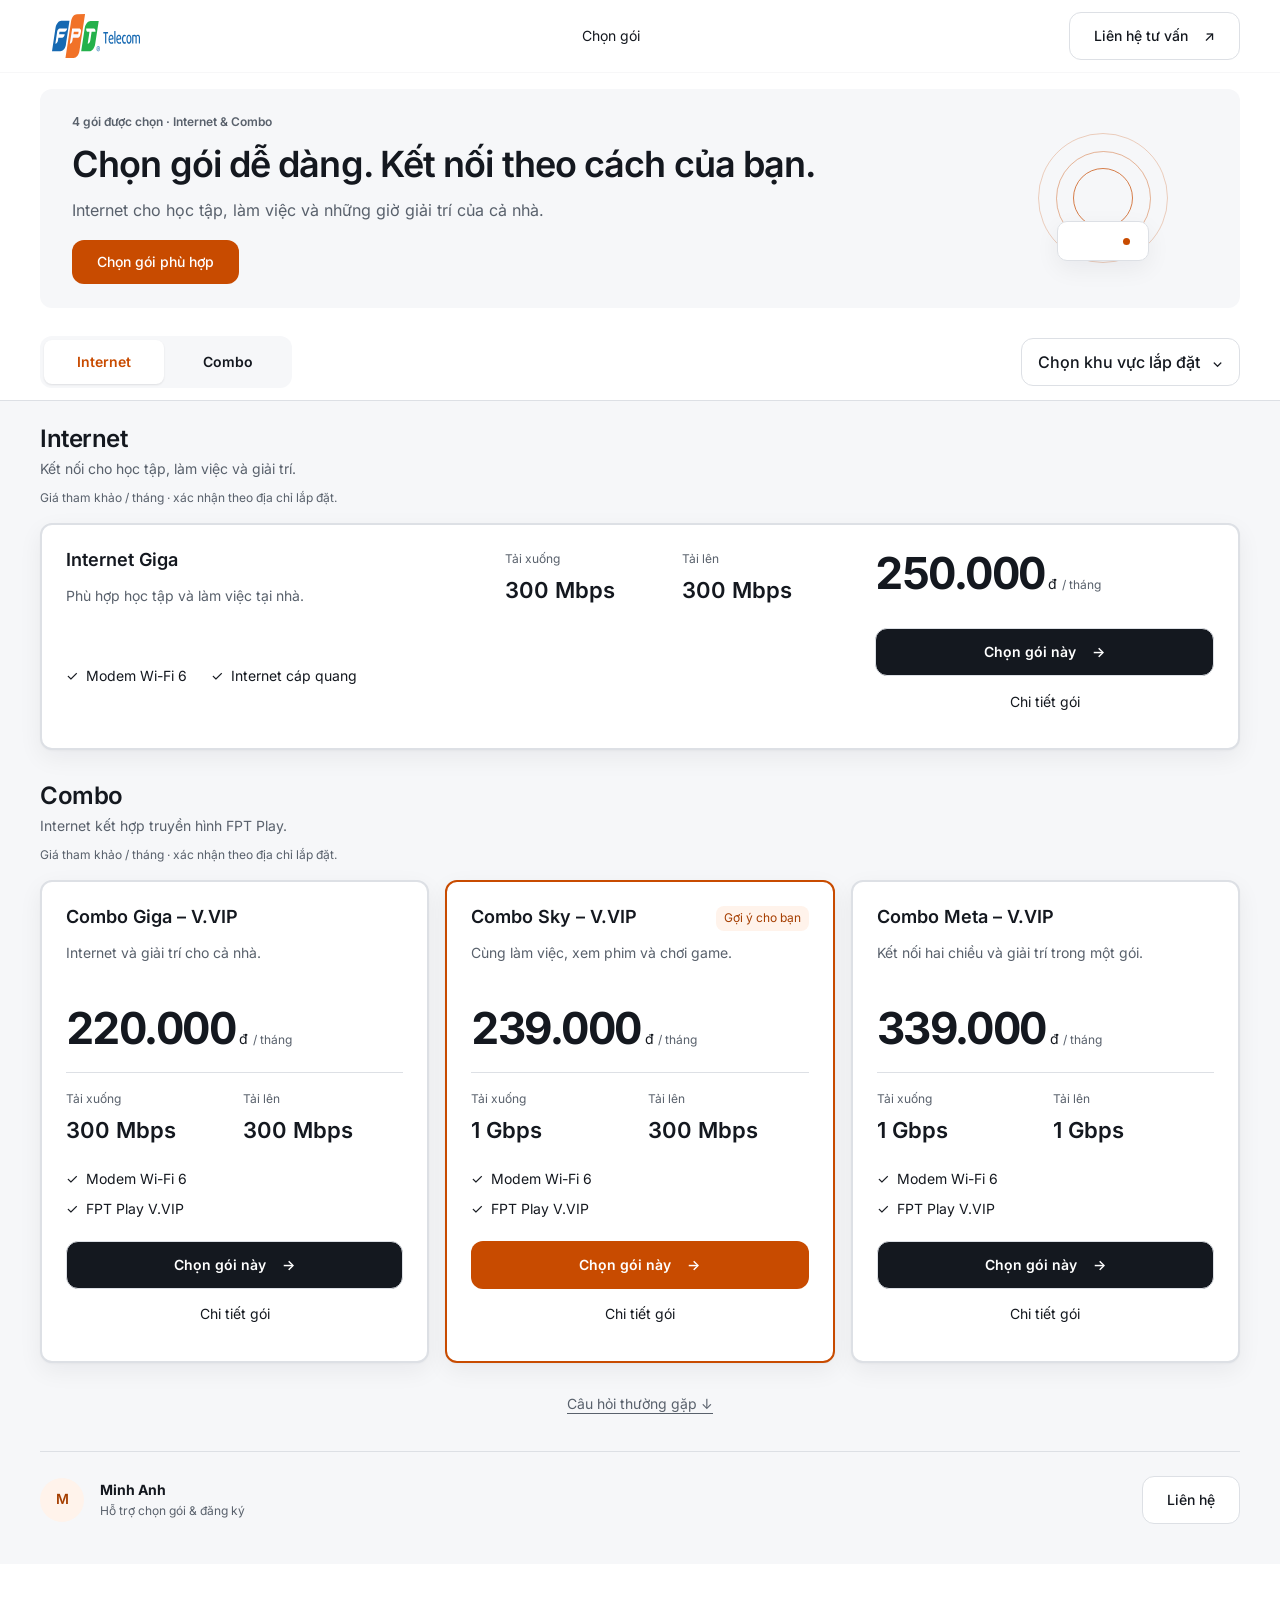
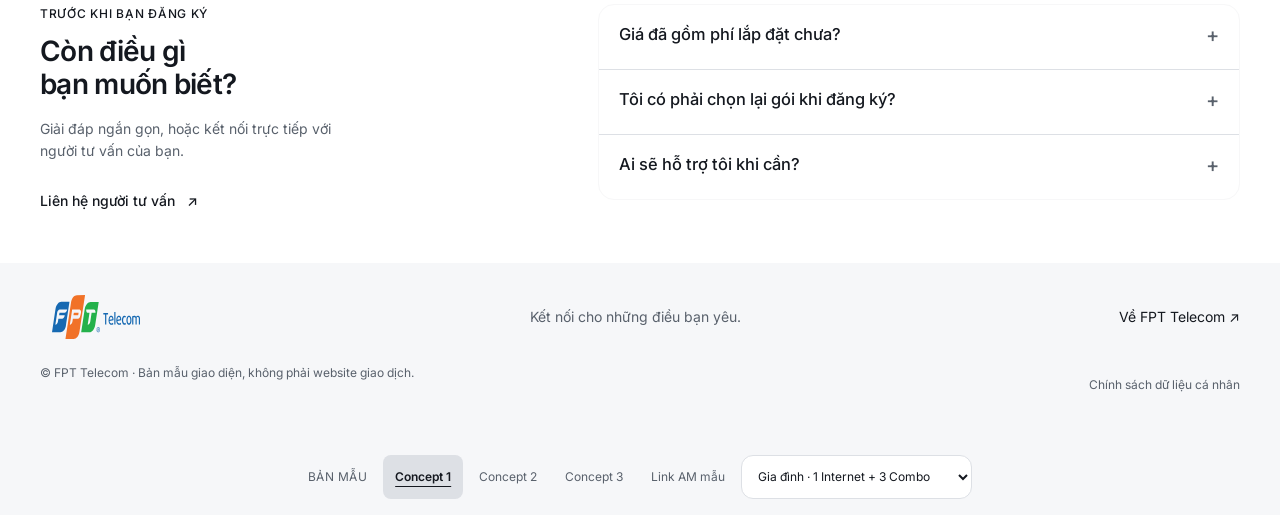
==== commit 3b01e28c: "Refine contextual banners and simplify storefront navigation" ====
--- a/index.html
+++ b/index.html
@@ -11,16 +11,18 @@
 <body data-concept="1">
   <header class="header"><div class="container header-inner">
     <a href="#" class="brand" aria-label="FPT Telecom — trang chủ"><img src="assets/fpt-logo.svg" alt="FPT Telecom"></a>
-    <nav aria-label="Điều hướng chính"><a href="#plans">Gói dịch vụ</a><a href="#faq">Giải đáp</a></nav>
+    <nav aria-label="Điều hướng chính"><a href="#plans">Chọn gói</a></nav>
     <button class="button outline contact-trigger">Liên hệ tư vấn <span aria-hidden="true">↗</span></button>
   </div></header>
 
   <main id="home">
-    <section class="hero container">
+    <section class="hero container service-banner" aria-label="Banner chọn gói">
       <div class="hero-copy">
         <h1>Chọn gói dễ dàng. <span>Kết nối theo cách của bạn.</span></h1>
         <p class="hero-description" data-audience-copy></p>
+        <a href="#plans" class="button primary hero-cta">Xem gói dành cho bạn</a>
       </div>
+      <div class="comparison-art" aria-hidden="true"><span class="signal-orbit"></span><span class="signal-orbit"></span><span class="signal-orbit"></span><span class="signal-base"></span><span class="signal-dot"></span></div>
     </section>
 
     <div class="group-toolbar"><div class="container section-heading"><nav class="offer-jumps" aria-label="Đi đến nhóm gói"></nav><button class="location-button" id="region-trigger"><span id="region-label">Chọn khu vực lắp đặt</span><span aria-hidden="true">⌄</span></button></div></div>
@@ -63,5 +65,6 @@
   <div class="prototype-tools" aria-label="Công cụ xem prototype"><span>BẢN MẪU</span><button id="configuration-toggle">3 gói / 6 gói</button></div>
   <script src="offers.js"></script>
   <script src="app.js"></script>
+  <script src="banner.js"></script>
   <script src="concept-1.js"></script>
 </body></html>
--- a/journey.css
+++ b/journey.css
@@ -1,4 +1,5 @@
 /* Shared storefront primitives. Each concept controls layout, not offer contents. */
+.banner-context{font-size:12px;font-weight:600;line-height:1.5;margin:0 0 12px;color:var(--muted)}.faq-shortcut{display:flex;align-items:center;justify-content:center;min-height:44px;width:max-content;max-width:100%;margin:20px auto 0;color:var(--muted);font-size:14px;text-decoration:underline;text-underline-offset:4px}.faq-shortcut:hover{color:var(--foreground)}
 .card-price .plan-price strong{white-space:nowrap}.card-price .plan-price strong small{font-size:12px;font-weight:400;margin-left:2px}.plan-card .plan-tag{color:var(--primary-hover)}.prototype-tools a[aria-current]{text-decoration:underline;text-underline-offset:5px}.location-button span{line-height:22px}
 @font-face{font-family:Inter;font-style:normal;font-weight:400;font-display:swap;src:url('assets/inter-400.ttf') format('truetype')}
 @font-face{font-family:Inter;font-style:normal;font-weight:500;font-display:swap;src:url('assets/inter-500.ttf') format('truetype')}
--- a/concept-1.css
+++ b/concept-1.css
@@ -1,4 +1,6 @@
 /* Concept 1: price-first. Brand and font configuration. Light theme only. */
+.hero.service-banner{display:grid;grid-template-columns:minmax(0,1fr) 210px;gap:32px;text-align:left;min-height:210px;padding:24px 32px;margin-block:16px;background:#F6F7F9;border-radius:12px;overflow:hidden}.service-banner .hero h1{font-size:32px}.service-banner .hero-cta{min-height:44px;margin-top:16px}.comparison-art{height:150px;position:relative;display:grid;place-items:center;isolation:isolate}.signal-orbit{position:absolute;width:130px;height:130px;border:1px solid #C84B00;border-radius:50%;opacity:.25}.signal-orbit:nth-child(2){width:95px;height:95px;opacity:.4}.signal-orbit:nth-child(3){width:60px;height:60px;opacity:.7}.signal-base{position:absolute;width:92px;height:40px;top:98px;background:#FFFFFF;border:1px solid #DDE0E5;border-radius:10px;box-shadow:0 8px 24px rgb(20 24 31 / .06)}.signal-dot{position:absolute;width:7px;height:7px;border-radius:50%;background:#C84B00;top:115px;left:calc(50% + 20px)}
+@media(max-width:767px){.hero.service-banner{grid-template-columns:minmax(0,1fr);margin-block:12px;padding:20px;gap:0;width:calc(100% - 32px)}.service-banner .comparison-art{display:none}.hero.service-banner h1{font-size:26px}.service-banner .banner-context{margin-bottom:8px}.service-banner .hero-cta{width:100%}}
 :root{--primary:#C84B00;--primary-hover:#A53E00;--primary-light:#FFF3EB;--background:#F6F7F9;--surface:#FFFFFF;--foreground:#14181F;--muted:#59616C;--border-strong:#DDE0E5;--border-focus:var(--primary);--app-font:Inter,Arial,sans-serif;--card-shadow:0 1px 2px rgb(20 24 31 / .03),0 8px 24px rgb(20 24 31 / .06)}
 .header{position:sticky;top:0;z-index:10}.header-inner{height:72px}.hero{display:block;text-align:center;padding-block:32px;max-width:1200px}.hero-copy{padding:0}.hero h1{font-size:36px;font-weight:600;letter-spacing:-.025em;line-height:1.2;margin:0 0 12px}.hero h1 span{color:var(--foreground)}.hero-description{font-size:16px;line-height:1.6;margin:auto;max-width:none}
 .group-toolbar{position:sticky;top:72px;z-index:9;background:var(--surface);border-bottom:1px solid var(--border-strong)}.group-toolbar .section-heading{margin:0;min-height:76px;align-items:center}.offer-jumps{background:var(--background);padding:4px;gap:4px;border-radius:12px}.offer-jumps:empty{display:none}.offer-jumps a{min-width:120px;min-height:44px;border:0;background:transparent;border-radius:8px;justify-content:center;padding:8px 24px;font-weight:600}.offer-jumps a span{display:none}.offer-jumps a[aria-current]{background:var(--surface);color:var(--primary);box-shadow:0 1px 2px rgb(20 24 31 / .1)}
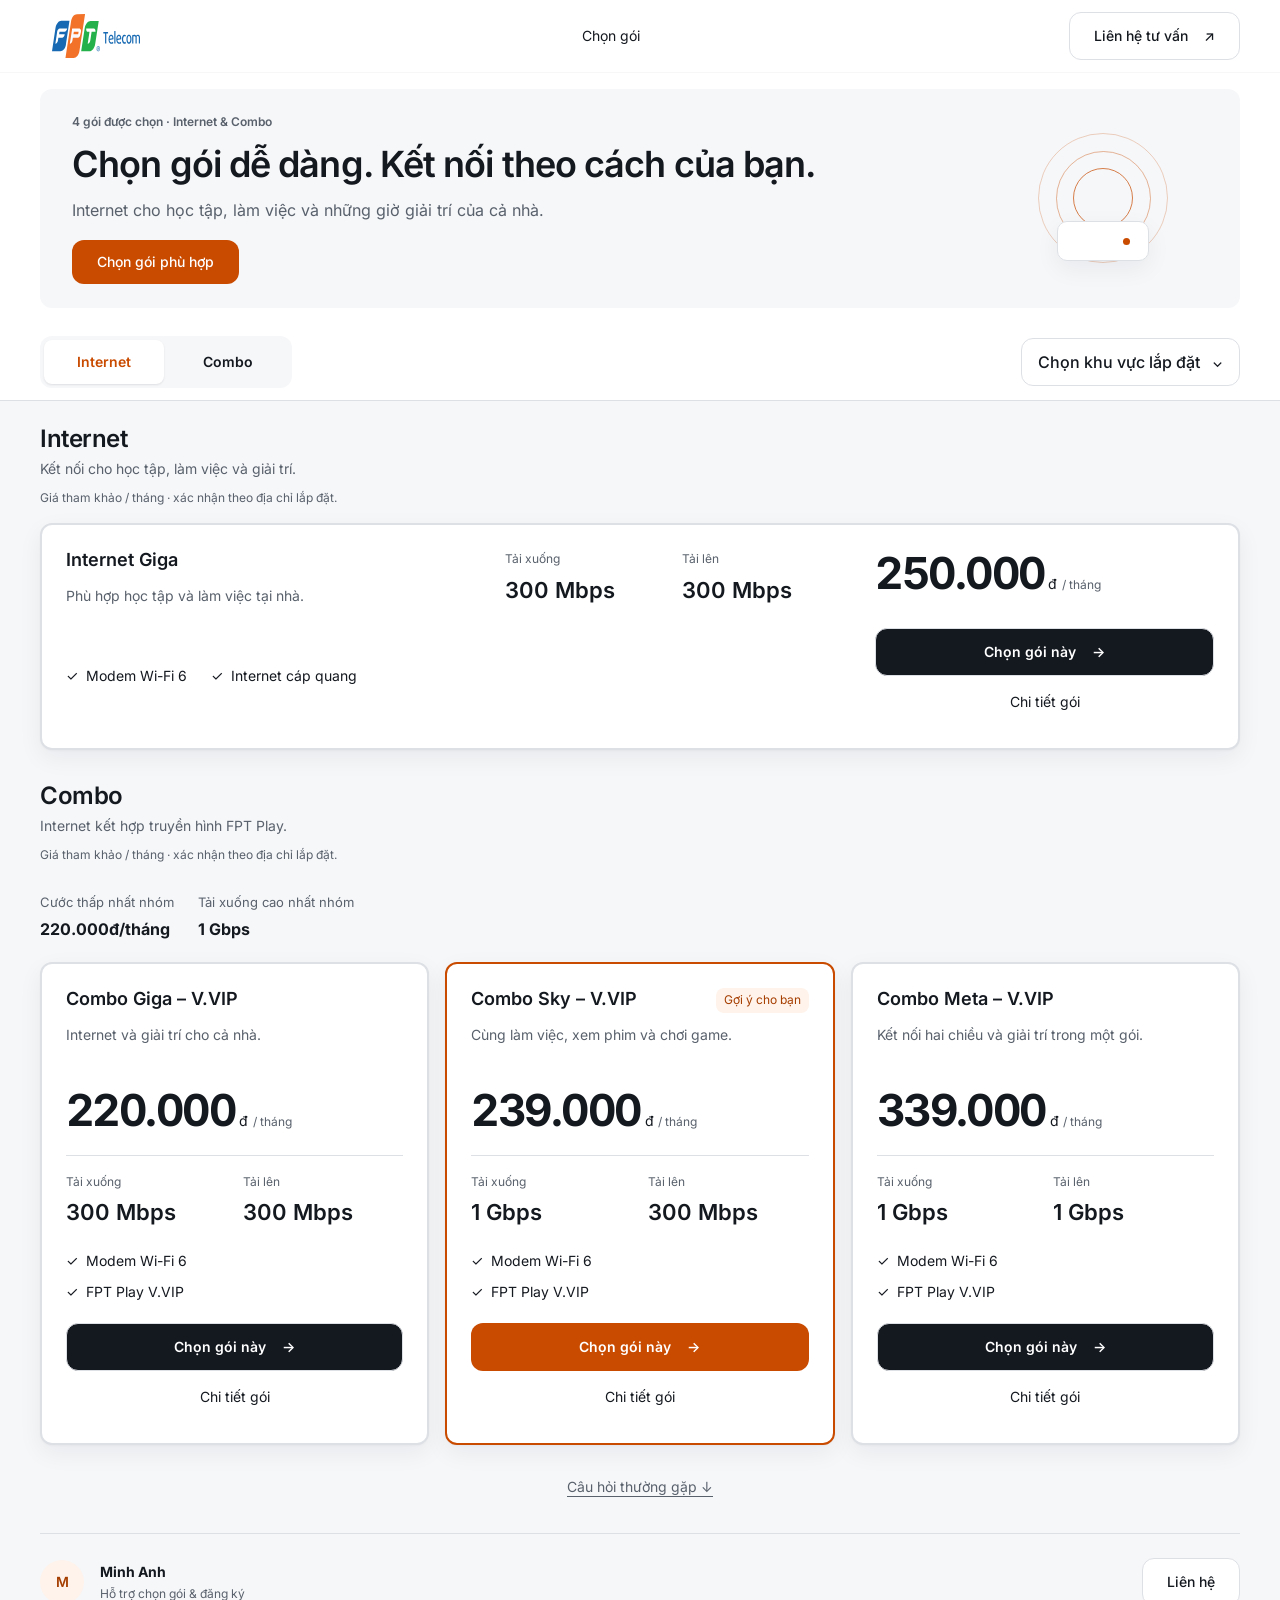
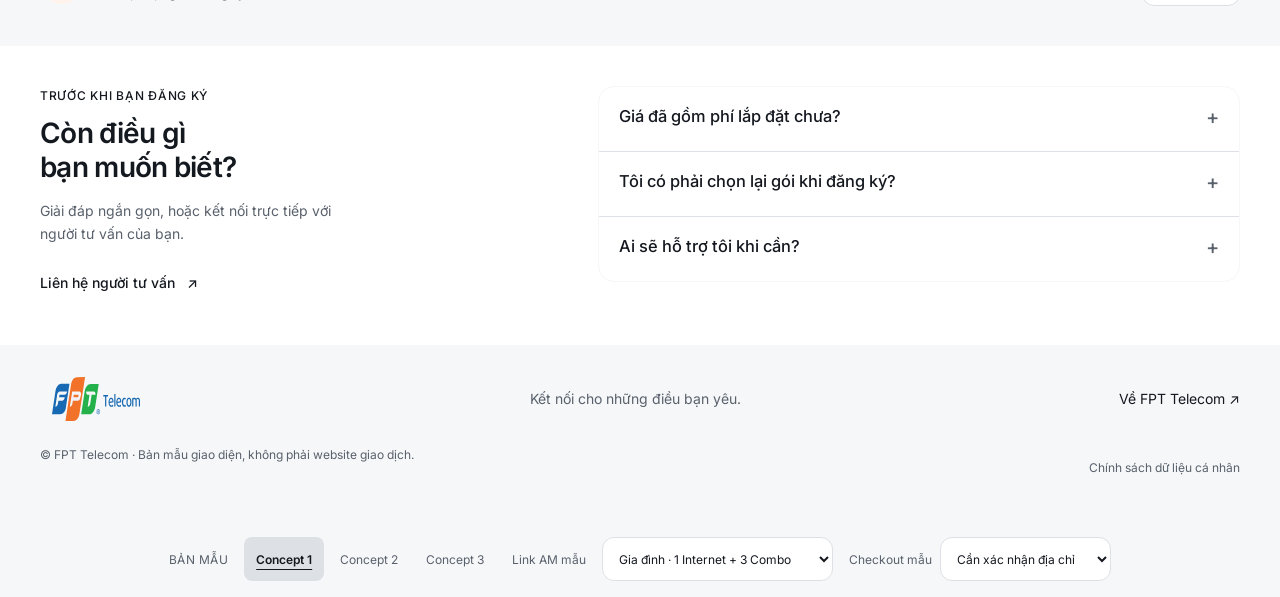
==== commit ed742193: "Differentiate storefront concepts and add complete mock purchase journeys" ====
--- a/index.html
+++ b/index.html
@@ -7,6 +7,7 @@
   <link rel="stylesheet" href="styles.css">
   <link rel="stylesheet" href="journey.css">
   <link rel="stylesheet" href="concept-1.css">
+  <link rel="stylesheet" href="experience.css">
 </head>
 <body data-concept="1">
   <header class="header"><div class="container header-inner">
@@ -67,4 +68,6 @@
   <script src="app.js"></script>
   <script src="banner.js"></script>
   <script src="concept-1.js"></script>
+  <script src="home-experience.js"></script>
+  <script src="purchase.js"></script>
 </body></html>
--- a/experience.css
+++ b/experience.css
@@ -0,0 +1,6 @@
+/* Distinct storefront presentation with one shared, explicit purchase state model. */
+.purchase{padding-block:32px 100px;max-width:1160px}.purchase-heading{margin:28px 0}.purchase-heading h1{font-size:36px;line-height:1.15;letter-spacing:-.03em;margin:10px 0}.purchase-heading>p:last-child{color:var(--muted);font-size:14px}.purchase-layout{display:grid;grid-template-columns:minmax(0,1fr) 340px;gap:32px;align-items:start}.purchase form{min-width:0}.purchase-panel{background:var(--surface,#fff);padding:28px;border:1px solid var(--border-strong);border-radius:12px;margin-bottom:16px}.purchase-panel h2{font-size:20px;margin:0 0 12px}.purchase-panel .field+h2{margin-top:28px}.purchase-panel>.field-grid{margin-top:20px}.purchase-panel .field{margin-top:16px}.purchase-panel .field-grid .field{margin-top:0}.purchase-panel .field-grid{grid-template-columns:1fr 1fr}.purchase-panel .consent{margin-top:24px}.section-number{font-size:12px;color:var(--primary);margin-right:8px;font-variant-numeric:tabular-nums}.purchase-summary{position:sticky;top:96px;padding:28px;border-radius:12px;background:var(--surface,#fff);border:1px solid var(--border-strong)}.purchase-summary h2{font-size:22px;margin:12px 0}.purchase-summary>p:not(.purchase-monthly){font-size:14px;line-height:1.6}.purchase-summary .features{font-size:14px;margin:20px 0}.purchase-monthly{margin:20px 0 12px;font-size:12px}.purchase-monthly strong{font-size:36px;font-variant-numeric:tabular-nums}.purchase-speeds span{margin-left:20px}.purchase-costs{border-top:1px solid var(--border-strong);padding-top:16px;margin-top:20px;font-size:14px}.purchase-costs>div{display:flex;justify-content:space-between;gap:16px;margin:12px 0}.purchase-costs dd{text-align:right;margin:0;font-weight:600}.purchase-costs .due-now{border-top:1px solid var(--border-strong);padding-top:16px}.purchase-disclaimer,.purchase-ref{font-size:12px!important;line-height:1.6;color:var(--muted)}.purchase-ref{margin-top:20px}.purchase-submit>.button{width:100%;min-height:52px}.purchase-submit>p{font-size:12px;color:var(--muted);text-align:center;margin-top:12px}.purchase-methods{border:0;padding:0;margin:20px 0}.purchase-methods legend{font-weight:600;font-size:14px;margin-bottom:12px}.purchase-methods label{display:flex;align-items:center;gap:12px;border:1px solid var(--border-strong);border-radius:8px;padding:16px;min-height:64px;margin-top:8px;cursor:pointer}.purchase-methods label:has(input:checked){border-color:var(--primary);background:var(--primary-light)}.purchase-methods input{width:20px;height:20px;accent-color:var(--primary);flex-shrink:0}.purchase-methods small{display:block;color:var(--muted);font-size:12px;margin-top:4px}.purchase-notice{padding:20px;background:var(--background);border-radius:8px;font-size:14px;line-height:1.7}.purchase-notice p{margin-top:8px}.payment-context{font-size:12px;color:var(--muted)}.purchase-advisor{display:flex;align-items:center;gap:12px;border-top:1px solid var(--border-strong);padding-top:20px;margin-top:20px;font-size:14px;line-height:1.6}.payment-wait{text-align:center;padding:32px 12px}.payment-wait strong{display:block;margin:16px 0 8px}.payment-wait p{font-size:14px;color:var(--muted)}.payment-pulse{display:block;margin:auto;width:44px;height:44px;border:3px solid var(--border-strong);border-top-color:var(--primary);border-radius:50%}.simulation-controls{display:flex;flex-wrap:wrap;gap:12px;padding-top:20px;border-top:1px solid var(--border-strong)}.simulation-controls>p{width:100%;font-size:12px;color:var(--muted)}.purchase-result{max-width:680px;margin:40px auto;background:var(--surface,#fff);border:1px solid var(--border-strong);border-radius:20px;padding:40px}.purchase-result h1{font-size:30px;margin:16px 0}.purchase-result>p{line-height:1.6}.purchase-result dl{margin:24px 0}.purchase-result button{margin-top:20px}.result-mark{display:grid;place-items:center;width:56px;height:56px;border-radius:50%;color:var(--primary);background:var(--primary-light);font-size:28px;margin-bottom:20px}.purchase :focus-visible{outline:3px solid var(--primary);outline-offset:3px}.purchase button:disabled{opacity:.65;cursor:wait}.purchasing .header nav,.purchasing .header>.container>.contact-trigger,.purchasing .footer,.purchasing .mobile-discovery,.purchasing .mobile-advisor{display:none!important}.scenario-control{display:flex;align-items:center;gap:8px}.prototype-tools{flex-wrap:wrap}.purchase .field-error{font-size:12px;min-height:0}.purchase [hidden]{display:none!important}
+body[data-concept="2"] .purchase-summary{background:#101418;color:#fff;border-color:#1B2128;border-radius:8px}body[data-concept="2"] .purchase-summary .purchase-disclaimer,body[data-concept="2"] .purchase-summary .purchase-ref{color:#B7BEC8}body[data-concept="2"] .purchase-costs,body[data-concept="2"] .due-now{border-color:#434B55}body[data-concept="2"] .purchase-panel{border-radius:8px}body[data-concept="2"] .purchase-heading .eyebrow{color:var(--primary)}
+body[data-concept="3"] .purchase-panel,body[data-concept="3"] .purchase-summary{border-radius:24px}body[data-concept="3"] .purchase-summary{background:#EFE6D8;border-color:transparent}body[data-concept="3"] .purchase-heading h1{font-family:Nunito,Inter,sans-serif}body[data-concept="3"] .section-number{display:none}
+.comparison-summary{display:flex;gap:24px;flex-wrap:wrap;padding:12px 0 20px;font-size:13px;color:var(--muted)}.comparison-summary strong{color:var(--foreground);display:block;font-size:16px;margin-top:4px}.performance-highlight{position:absolute;bottom:16px;right:16px;z-index:1;background:#101418e8;color:#fff;border:1px solid #434B55;padding:16px 20px;border-radius:8px}.performance-highlight small{display:block;color:#B7BEC8;font-size:12px}.performance-highlight strong{display:block;font-size:28px;font-variant-numeric:tabular-nums;margin:4px 0}.performance-highlight span{font-size:12px;color:#FF9F6D}.personal-hero .hero-visual{isolation:isolate}.home-caption{position:absolute;bottom:16px;left:16px;right:16px;background:#fff;padding:12px 16px;border-radius:16px;color:#2B2520;font-size:14px;z-index:1}.home-caption small{display:block;color:#62564A;font-size:12px;margin-top:4px}
+@media(max-width:767px){.purchase{padding-top:20px;padding-bottom:180px}.purchase-heading h1{font-size:28px}.purchase-layout{display:flex;flex-direction:column;gap:20px}.purchase-summary{position:static;order:-1;width:100%;padding:20px}.purchase-summary>.features,.purchase-summary>p:not(.purchase-monthly):not(.purchase-disclaimer):not(.purchase-ref),.purchase-summary .purchase-advisor{display:none}.purchase-summary h2{font-size:20px}.purchase-monthly{margin:12px 0}.purchase-monthly strong{font-size:28px}.purchase-costs{margin-top:12px;padding-top:8px}.purchase-costs>div{margin:8px 0}.purchase-summary .purchase-advisor{display:flex}.purchase-panel{padding:20px}.purchase-panel .field-grid{grid-template-columns:1fr;gap:16px}.purchase-layout form{width:100%}.purchase-result{padding:24px;margin:20px 0}.purchase-result h1{font-size:26px}.purchase-submit{position:sticky;bottom:0;padding:12px 0;background:var(--background);z-index:4}.purchasing .prototype-tools{position:static;margin:16px;transform:none;width:auto}.purchasing .purchase{padding-bottom:24px}.performance-highlight{padding:10px 14px;bottom:12px;right:12px}.performance-highlight strong{font-size:22px}.home-caption{display:none}body[data-concept="1"] .plan-grid{display:grid;grid-template-columns:1fr;overflow:visible;scroll-snap-type:none;padding:0;margin:0}body[data-concept="1"] .plan-card{width:auto;min-width:0}body[data-concept="1"] .carousel-dots{display:none}body[data-concept="1"] .comparison-summary{gap:16px}body[data-concept="1"] .plan-card .card-price .plan-price strong{font-size:36px}.prototype-tools{font-size:12px}.scenario-control{width:100%;justify-content:center}}
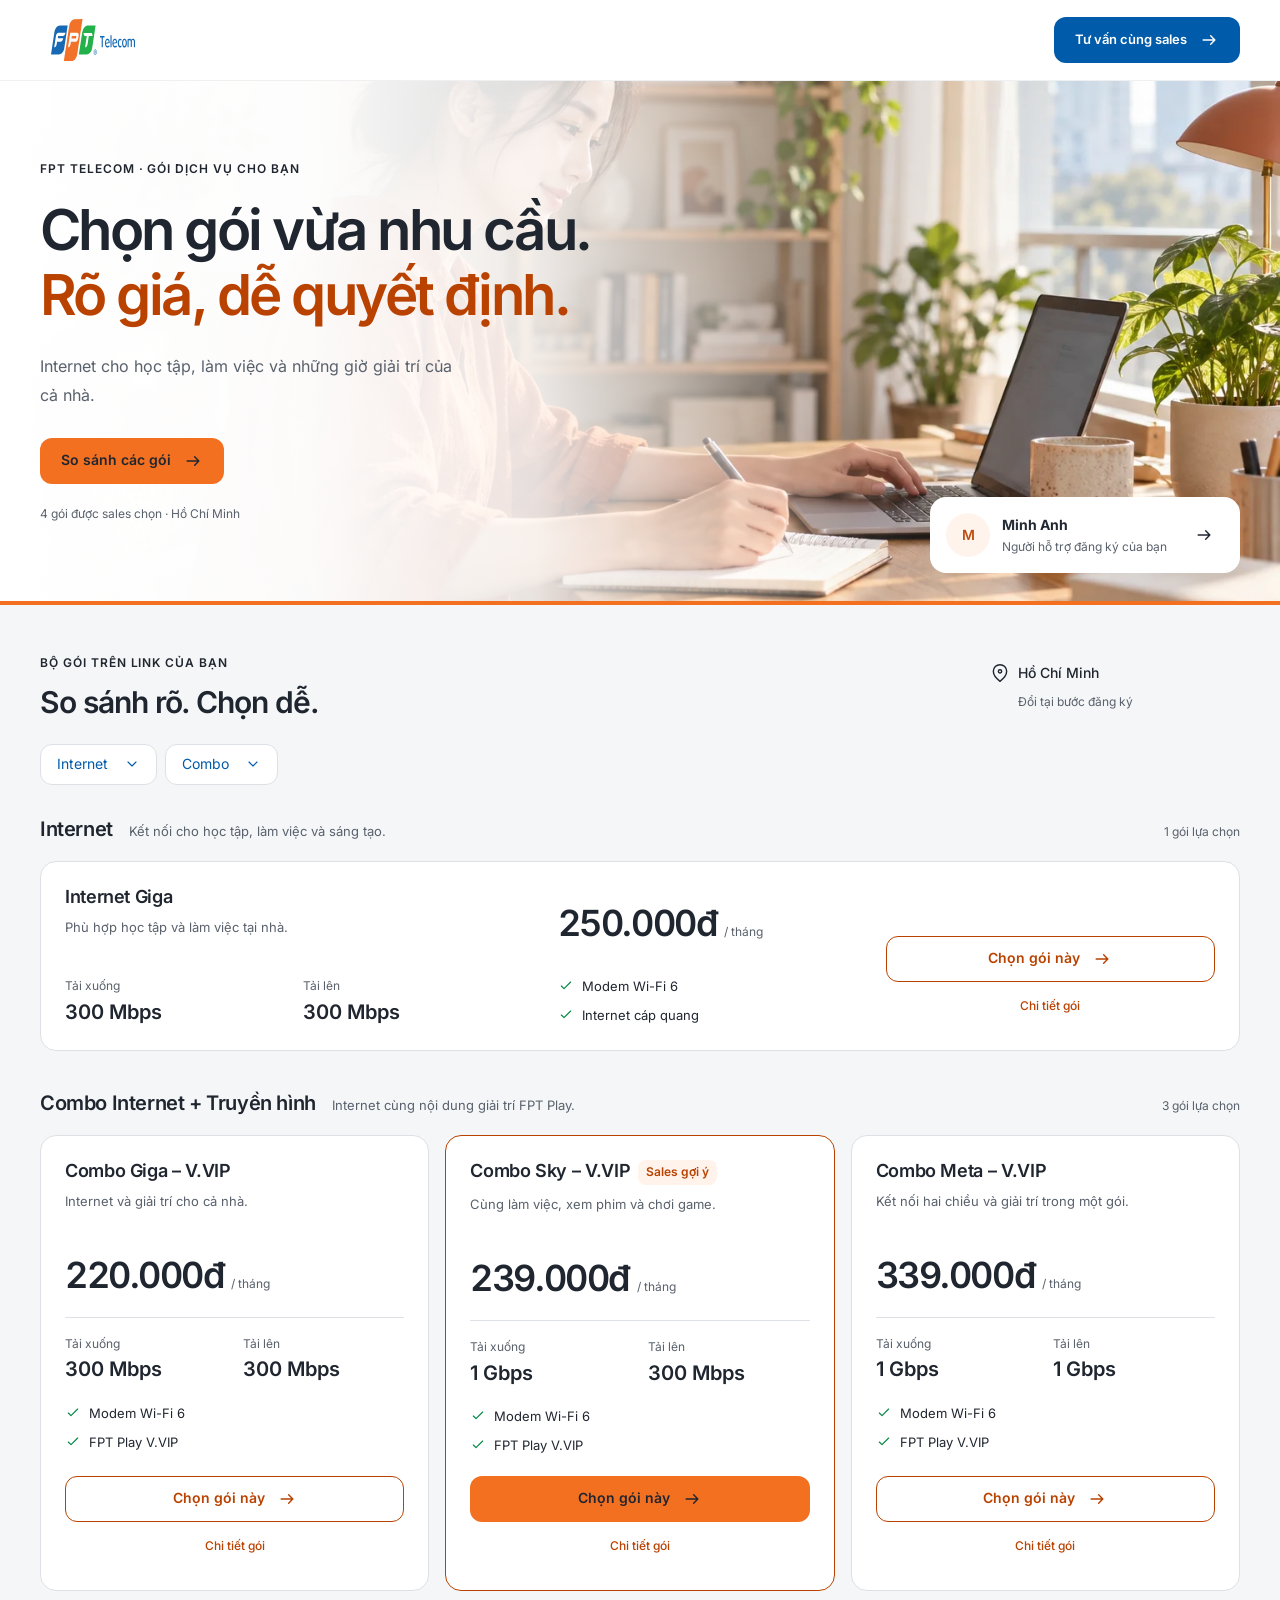
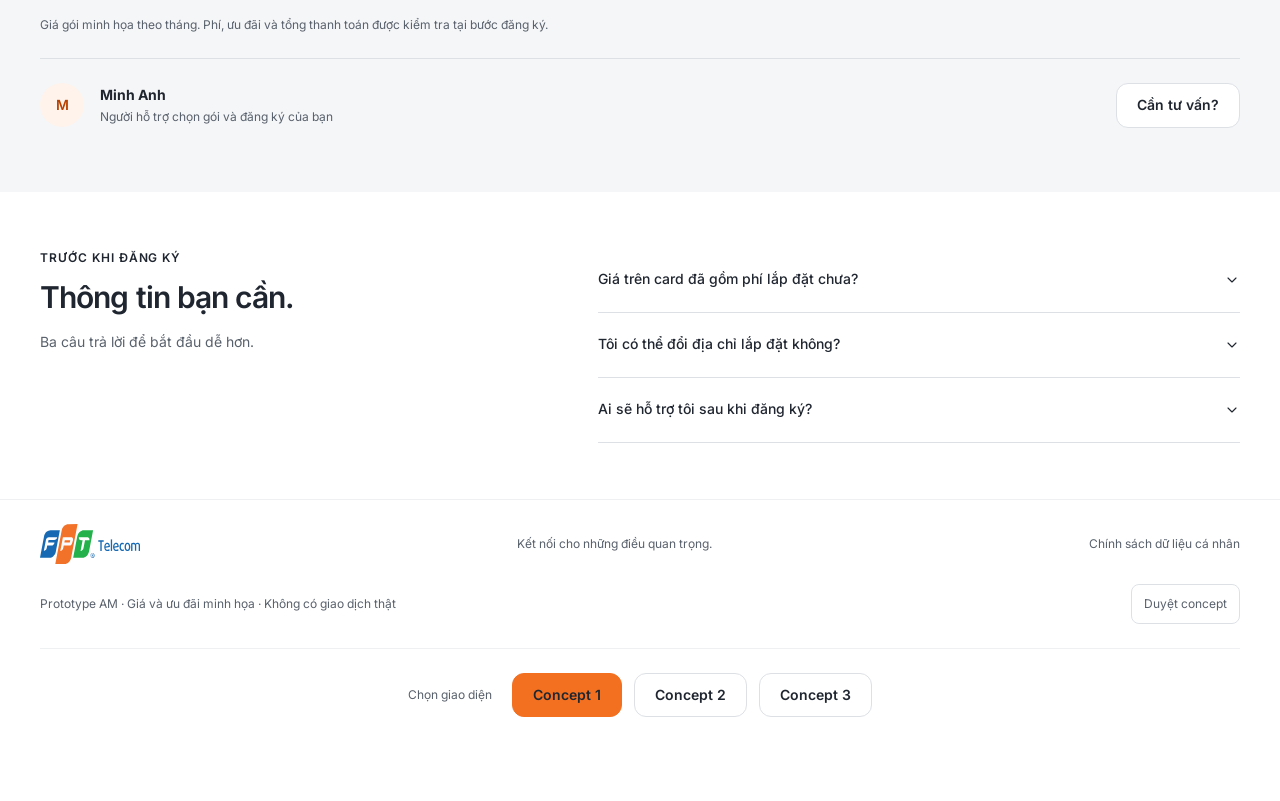
==== commit 2673e0c7: "Refresh three AM concepts with full-width banners and footer switching" ====
--- a/index.html
+++ b/index.html
@@ -1,73 +1,20 @@
 <!doctype html>
 <html lang="vi">
 <head>
-  <meta charset="utf-8"><meta name="viewport" content="width=device-width,initial-scale=1">
-  <title>FPT Telecom — Chọn gói dễ dàng | Concept 1</title>
+  <meta charset="utf-8">
+  <meta name="viewport" content="width=device-width,initial-scale=1">
+  <meta name="description" content="Prototype ba concept shop AM FPT Telecom: chọn gói, đăng ký và thanh toán.">
+  <title>FPT Telecom · Concept 1</title>
   <link rel="icon" href="assets/fpt-logo.svg" type="image/svg+xml">
-  <link rel="stylesheet" href="styles.css">
-  <link rel="stylesheet" href="journey.css">
-  <link rel="stylesheet" href="concept-1.css">
-  <link rel="stylesheet" href="experience.css">
+  <link rel="stylesheet" href="storefront.css">
+  <link rel="stylesheet" href="checkout.css">
 </head>
 <body data-concept="1">
-  <header class="header"><div class="container header-inner">
-    <a href="#" class="brand" aria-label="FPT Telecom — trang chủ"><img src="assets/fpt-logo.svg" alt="FPT Telecom"></a>
-    <nav aria-label="Điều hướng chính"><a href="#plans">Chọn gói</a></nav>
-    <button class="button outline contact-trigger">Liên hệ tư vấn <span aria-hidden="true">↗</span></button>
-  </div></header>
-
-  <main id="home">
-    <section class="hero container service-banner" aria-label="Banner chọn gói">
-      <div class="hero-copy">
-        <h1>Chọn gói dễ dàng. <span>Kết nối theo cách của bạn.</span></h1>
-        <p class="hero-description" data-audience-copy></p>
-        <a href="#plans" class="button primary hero-cta">Xem gói dành cho bạn</a>
-      </div>
-      <div class="comparison-art" aria-hidden="true"><span class="signal-orbit"></span><span class="signal-orbit"></span><span class="signal-orbit"></span><span class="signal-base"></span><span class="signal-dot"></span></div>
-    </section>
-
-    <div class="group-toolbar"><div class="container section-heading"><nav class="offer-jumps" aria-label="Đi đến nhóm gói"></nav><button class="location-button" id="region-trigger"><span id="region-label">Chọn khu vực lắp đặt</span><span aria-hidden="true">⌄</span></button></div></div>
-    <section id="plans" class="plans-section">
-      <div class="container">
-        <div id="plan-grid" class="plan-groups"></div>
-        <div class="sales-strip"><span class="sales-avatar" data-sales-initial aria-hidden="true"></span><div><strong data-sales-name></strong><p>Hỗ trợ chọn gói & đăng ký</p></div><button class="button outline contact-trigger">Liên hệ</button></div>
-        <div class="plans-bottom"><p>Giá tham khảo theo tháng. Giá và phí áp dụng được xác nhận theo địa chỉ lắp đặt.</p></div>
-      </div>
-    </section>
-
-    <section id="faq" class="faq-section container"><div class="faq-intro"><p class="eyebrow">TRƯỚC KHI BẠN ĐĂNG KÝ</p><h2>Còn điều gì<br>bạn muốn biết?</h2><p>Giải đáp ngắn gọn, hoặc kết nối trực tiếp với người tư vấn của bạn.</p><button class="text-button contact-trigger">Liên hệ người tư vấn <span aria-hidden="true">↗</span></button></div><div id="faq-list" class="faq-list"></div></section>
-  </main>
-
-  <main id="checkout" hidden class="container checkout-page">
-    <button class="text-button" id="back-home">← Quay lại chọn gói</button>
-    <div class="checkout-heading"><p class="eyebrow">ĐĂNG KÝ TRỰC TUYẾN</p><h1>Gần hơn với kết nối mới.</h1><p>Gói đã chọn sẵn. Bạn chỉ cần hoàn tất thông tin bên dưới.</p></div>
-    <ol class="steps"><li class="active" data-step="1"><span>1</span>Thông tin lắp đặt</li><li data-step="2"><span>2</span>Xác nhận</li><li data-step="3"><span>3</span>Kết quả</li></ol>
-    <div class="checkout-layout"><div>
-      <form id="registration-form" class="form-card" novalidate>
-        <h2>Thông tin liên hệ</h2><p class="muted">Để FPT xác nhận yêu cầu đăng ký với bạn.</p>
-        <div class="field-grid"><div class="field"><label for="full-name">Họ và tên <b>*</b></label><input id="full-name" name="name" autocomplete="name" required><p class="field-error" id="name-error"></p></div><div class="field"><label for="phone">Số điện thoại <b>*</b></label><input id="phone" name="phone" type="tel" inputmode="tel" autocomplete="tel" required><p class="field-error" id="phone-error"></p></div></div>
-        <h2 class="form-subheading">Địa chỉ lắp đặt</h2><p class="muted">Địa chỉ giúp xác nhận gói và giá áp dụng cho nhà bạn.</p>
-        <div class="field-grid"><div class="field"><label for="province">Tỉnh / Thành phố <b>*</b></label><input id="province" name="province" autocomplete="address-level1" placeholder="Ví dụ: Hồ Chí Minh" required><p class="field-error" id="province-error"></p></div><div class="field"><label for="ward">Phường / Xã <b>*</b></label><input id="ward" name="ward" autocomplete="address-level2" required><p class="field-error" id="ward-error"></p></div></div>
-        <div class="field"><label for="address">Số nhà, tên đường <b>*</b></label><input id="address" name="address" autocomplete="street-address" placeholder="Thêm tên tòa nhà, tầng / căn hộ nếu có" required><p class="field-error" id="address-error"></p></div>
-        <div class="field"><label for="note">Ghi chú <span class="muted">(không bắt buộc)</span></label><textarea id="note" name="note" rows="2" placeholder="Điều bạn muốn người tư vấn biết thêm"></textarea></div>
-        <label class="consent"><input id="consent" type="checkbox" required><span>Tôi đồng ý để FPT liên hệ về yêu cầu đăng ký và xử lý dữ liệu theo <a href="https://fpt.vn/ho-tro/chinh-sach-quy-trinh/5107/5076/286" target="_blank" rel="noopener">chính sách dữ liệu cá nhân</a>.</span></label><p class="field-error" id="consent-error"></p>
-        <button class="button primary form-next" type="submit">Kiểm tra & xác nhận thông tin</button><p class="demo-note">Prototype: thông tin chỉ dùng trong phiên này, không gửi đến FPT.</p>
-      </form>
-      <section id="confirmation" hidden class="form-card"><h2>Kiểm tra trước khi hoàn tất</h2><p class="muted">Thông tin đăng ký của bạn</p><dl id="customer-summary" class="description-list"></dl><div class="notice"><strong>Giá theo địa chỉ chưa được xác thực</strong><p>Bản mẫu chưa kết nối hệ thống giá và hạ tầng FPT. Giá dưới đây chỉ dùng để minh họa giao diện.</p></div><h2 class="form-subheading">Phương thức thanh toán mẫu</h2><fieldset class="payment-options"><legend class="sr-only">Chọn phương thức thanh toán mẫu</legend><label><input type="radio" name="payment" value="qr" checked><span><strong>QR / Ngân hàng</strong><small>Xem trạng thái thanh toán mô phỏng</small></span></label><label><input type="radio" name="payment" value="later"><span><strong>Nhận tư vấn thanh toán</strong><small>Minh họa yêu cầu cần được xác nhận</small></span></label></fieldset><div class="confirm-actions"><button class="button outline" id="edit-info">Sửa thông tin</button><button class="button primary" id="complete-demo">Hoàn tất bản mô phỏng</button></div><button class="text-button" id="fail-demo">Xem trường hợp thanh toán thất bại</button><div id="payment-error" class="notice error" hidden><strong>Thanh toán mô phỏng chưa thành công</strong><p>Bạn có thể thử lại hoặc chọn nhận tư vấn thanh toán.</p></div></section>
-      <section id="success" hidden class="form-card success-panel"><span class="success-symbol" aria-hidden="true">✓</span><h2 id="result-title">Đăng ký mẫu hoàn tất</h2><p>Đây là trạng thái minh họa. Không có đơn hàng hoặc giao dịch thật được tạo.</p><dl id="result-summary" class="description-list"></dl><button class="button outline" id="restart">Trở về trang chọn gói</button></section>
-    </div><aside class="order-card"><p class="eyebrow">GÓI BẠN ĐÃ CHỌN</p><h2 id="order-name"></h2><p id="order-description" class="muted"></p><div class="order-price"><strong id="order-price"></strong><span>đ / tháng</span></div><ul id="order-features"></ul><div class="order-total"><span>Tạm tính minh họa / tháng</span><strong id="order-total"></strong></div><p class="muted small">Giá theo địa chỉ, phí lắp đặt và chu kỳ thanh toán cần được hệ thống xác nhận trước khi thu tiền.</p><p class="sales-reference">Người giới thiệu: <strong>AM-DEMO</strong></p></aside></div>
-  </main>
-
-  <footer class="footer"><div class="container footer-top"><a href="#" class="brand" aria-label="FPT Shop"><img src="assets/fpt-logo.svg" alt="FPT Telecom"><span>shop</span></a><p>Kết nối cho những điều bạn yêu.</p><a href="https://fpt.vn/vi" target="_blank" rel="noopener">Về FPT Telecom ↗</a></div><div class="container footer-bottom"><span>© FPT Telecom · Bản mẫu giao diện, không phải website giao dịch.</span><a href="https://fpt.vn/ho-tro/chinh-sach-quy-trinh/5107/5076/286" target="_blank" rel="noopener">Chính sách dữ liệu cá nhân</a></div></footer>
-
-  <dialog id="details-modal"><div class="modal-header"><p class="eyebrow">CHI TIẾT GÓI DỊCH VỤ</p><button class="close-button" aria-label="Đóng chi tiết gói">×</button></div><div id="details-body"></div><div class="modal-footer"><button id="details-register" class="button primary">Đăng ký gói này</button></div></dialog>
-  <dialog id="region-modal"><div class="modal-header"><h2>Khu vực lắp đặt</h2><button class="close-button" aria-label="Đóng chọn khu vực">×</button></div><p class="muted">Chọn khu vực dự kiến. Giá chính thức được xác nhận ở checkout.</p><div class="region-options"><button>Hồ Chí Minh</button><button>Hà Nội</button><button>Đà Nẵng</button><button>Khu vực khác</button></div></dialog>
-  <dialog id="contact-modal"><div class="modal-header"><h2>Người tư vấn của bạn</h2><button class="close-button" aria-label="Đóng thông tin tư vấn">×</button></div><p class="muted">Người giới thiệu AM-DEMO</p><p class="contact-message">Bạn cần hỗ trợ chọn gói hoặc kiểm tra địa chỉ lắp đặt? Khi triển khai, thông tin liên hệ sẽ lấy từ cấu hình của sales.</p><p class="demo-note">Thông tin người tư vấn trong bản này là dữ liệu mẫu.</p></dialog>
-  <div class="prototype-tools" aria-label="Công cụ xem prototype"><span>BẢN MẪU</span><button id="configuration-toggle">3 gói / 6 gói</button></div>
+  <div id="app"></div>
+  <noscript>Vui lòng bật JavaScript để xem prototype các gói dịch vụ và luồng đăng ký.</noscript>
   <script src="offers.js"></script>
-  <script src="app.js"></script>
-  <script src="banner.js"></script>
-  <script src="concept-1.js"></script>
-  <script src="home-experience.js"></script>
-  <script src="purchase.js"></script>
-</body></html>
+  <script src="commerce.js"></script>
+  <script src="storefront.js"></script>
+  <script src="checkout.js"></script>
+</body>
+</html>
--- a/storefront.css
+++ b/storefront.css
@@ -0,0 +1,95 @@
+/* Brand colors and type. Light themes; concept 2 has a charcoal hero only. */
+@font-face{font-family:Inter;src:url('assets/inter-400.ttf') format('truetype');font-weight:400;font-display:swap}
+@font-face{font-family:Inter;src:url('assets/inter-500.ttf') format('truetype');font-weight:500;font-display:swap}
+@font-face{font-family:Inter;src:url('assets/inter-600.ttf') format('truetype');font-weight:600;font-display:swap}
+@font-face{font-family:Inter;src:url('assets/inter-700.ttf') format('truetype');font-weight:700;font-display:swap}
+@font-face{font-family:Nunito;src:url('assets/nunito-vietnamese.woff2') format('woff2');font-weight:400 800;font-display:swap;unicode-range:U+0102-0103,U+0110-0111,U+0128-0129,U+0168-0169,U+01A0-01A1,U+01AF-01B0,U+0300-0301,U+0303-0304,U+0308-0309,U+0323,U+0329,U+1EA0-1EF9,U+20AB}
+@font-face{font-family:Nunito;src:url('assets/nunito-latin.woff2') format('woff2');font-weight:400 800;font-display:swap}
+:root{--primary:#B94200;--primary-hover:#A83C00;--primary-light:#FFF3EB;--surface:#FFFFFF;--background:#F5F6F8;--foreground:#202630;--muted:#59616C;--border:#EFF0F2;--border-strong:#DDE0E5;--secondary:#E7E8EC;--button-hover:#F1F1F3;--error:#C10007;--success:#007A55;--success-bg:#ECFDF5;--warning:#945000;--warning-bg:#FFF7E8;--charcoal:#181E26;--on-dark:#F6F7FA;--dark-muted:#C3CAD4;--app-font:Inter,Arial,sans-serif;--radius-lg:24px;--radius:16px;--radius-sm:12px;--radius-xs:8px;color-scheme:light}
+*{box-sizing:border-box;--scrollbar-thumb:transparent}*:hover{--scrollbar-thumb:color-mix(in srgb,var(--foreground) 22%,transparent)}::-webkit-scrollbar{width:4px;height:4px}::-webkit-scrollbar-track{background:transparent}::-webkit-scrollbar-thumb{background:var(--scrollbar-thumb);border-radius:999px}html{scroll-behavior:smooth;scroll-padding-top:100px}body{margin:0;background:var(--surface);color:var(--foreground);font:14px/1.6 var(--app-font);-webkit-font-smoothing:antialiased}button,input,select,textarea{font:inherit;color:inherit}button{cursor:pointer}a{color:inherit;text-decoration:none}button,a,input,select,textarea{transition:background-color .2s,color .2s,border-color .2s}button{border:0}button:focus-visible,a:focus-visible{outline:2px solid var(--primary);outline-offset:4px}input:focus,select:focus,textarea:focus{outline:none;border-color:var(--primary);box-shadow:0 0 0 2px color-mix(in srgb,var(--primary) 12%,transparent)}p,h1,h2,h3,ul{margin:0}h1,h2,h3{line-height:1.2;font-weight:600;text-wrap:balance}p{text-wrap:pretty}img{display:block;max-width:100%}svg{flex-shrink:0;vertical-align:middle}[hidden]{display:none!important}.container{width:min(1200px,calc(100% - 80px));margin-inline:auto}.muted{color:var(--muted)}.eyebrow{font-size:12px;font-weight:600;letter-spacing:.08em}.demo-note{font-size:12px;color:var(--muted);margin-top:16px}.text-link{color:var(--primary);display:inline-block;padding-block:8px}.text-link:hover{text-decoration:underline}.button{display:inline-flex;align-items:center;justify-content:center;gap:12px;min-height:44px;padding:12px 20px;border:1px solid transparent;border-radius:var(--radius-sm);font-weight:600;line-height:1.35;text-align:center;max-width:100%;overflow-wrap:anywhere}.button.primary{background:var(--primary);color:var(--surface)}.button.primary:hover{background:var(--primary-hover)}.button.outline{background:var(--surface);border-color:var(--border-strong)}.button.outline:hover{background:var(--button-hover)}.button:disabled{cursor:not-allowed;background:var(--secondary);border-color:var(--secondary);color:var(--muted)}.text-button{background:transparent;display:inline-flex;align-items:center;justify-content:center;gap:8px;padding:8px 0;min-height:40px;color:var(--primary);font-weight:500;text-align:left}.text-button:hover{text-decoration:underline}.icon-button{width:40px;height:40px;border-radius:var(--radius-sm);display:inline-grid;place-items:center;background:transparent;flex-shrink:0}.icon-button:hover{background:var(--button-hover)}.skip-link{position:fixed;top:8px;left:16px;transform:translateY(-160%);background:var(--foreground);color:var(--surface);padding:12px;z-index:100}.skip-link:focus{transform:translateY(0)}
+.header{position:sticky;top:0;z-index:20;background:var(--surface);border-bottom:1px solid var(--border)}.header-inner{height:80px;display:flex;align-items:center;justify-content:space-between;gap:24px}.brand{display:inline-flex;align-items:center;flex-shrink:0}.brand img{width:106px;height:42px;object-fit:contain}.header nav a{display:inline-block;padding:12px 0;color:var(--muted)}.header nav a:hover{color:var(--foreground)}.header .button{font-size:13px}.hero-section{background:var(--surface)}.hero{display:grid;grid-template-columns:1.1fr .9fr;align-items:center;gap:64px;padding-block:64px}.hero h1{font-size:clamp(36px,4.4vw,58px);letter-spacing:-.045em;line-height:1.15;margin:20px 0 24px}.hero h1 span{color:var(--primary)}.hero-description{max-width:460px;color:var(--muted);font-size:16px;line-height:1.8}.hero-cta{margin-top:28px}.banner-context{margin-top:20px;color:var(--muted);font-size:12px}.minimal-note{padding:32px;border-radius:var(--radius-lg);background:var(--background);max-width:340px;justify-self:end;width:100%;position:relative}.note-icon{display:inline-grid;place-items:center;width:48px;height:48px;border-radius:var(--radius-sm);background:var(--surface);color:var(--primary);margin-bottom:24px}.note-icon svg{width:26px;height:26px}.minimal-note>strong{display:block;font-size:24px;line-height:1.35;font-weight:500;letter-spacing:-.02em}.minimal-note p{color:var(--muted);margin:16px 0 24px}.note-line{display:flex;justify-content:space-between;border-top:1px solid var(--border-strong);padding-top:16px;font-size:12px}.hero-visual{position:relative;min-width:0;aspect-ratio:1.12;border-radius:var(--radius-lg);overflow:hidden;background:var(--background)}.hero-visual>img{height:100%;width:100%;object-fit:cover}.hero-advisor{display:flex;align-items:center;gap:12px;position:absolute;bottom:20px;left:20px;right:20px;background:var(--surface);padding:16px;border-radius:var(--radius)}.hero-advisor strong,.hero-advisor small{display:block}.hero-advisor small{font-size:12px;color:var(--muted)}.hero-advisor .icon-button{margin-left:auto}.sales-avatar{width:44px;height:44px;border-radius:50%;display:inline-grid;place-items:center;background:var(--primary-light);color:var(--primary);font-weight:600;flex-shrink:0}.visual-caption{position:absolute;bottom:24px;left:24px;color:var(--dark-muted);font-size:12px;letter-spacing:.13em}.plans-section{padding:48px 0 40px;background:var(--background)}.section-heading{display:flex;align-items:center;justify-content:space-between;gap:24px;margin-bottom:24px}.section-heading h2{font-size:30px;letter-spacing:-.035em;margin-top:12px}.location-label{display:flex;align-items:center;flex-wrap:wrap;gap:8px;font-weight:500;max-width:250px}.location-label small{flex-basis:100%;font-size:12px;color:var(--muted);font-weight:400;padding-left:28px}.offer-jumps{display:flex;gap:8px;margin-bottom:32px}.offer-jumps:empty{display:none}.offer-jumps a{display:flex;align-items:center;gap:16px;min-height:40px;border:1px solid var(--border-strong);border-radius:var(--radius-sm);padding:8px 16px;background:var(--surface)}.offer-jumps a:hover{background:var(--button-hover)}.offer-jumps svg{width:16px;height:16px}.plan-groups{display:grid;gap:40px}.group-heading{display:flex;align-items:baseline;flex-wrap:wrap;gap:8px 16px;margin-bottom:20px}.group-heading h2{font-size:20px;letter-spacing:-.02em}.group-heading p{color:var(--muted);font-size:13px}.group-heading>span{margin-left:auto;font-size:12px;color:var(--muted)}.plan-grid{display:grid;grid-template-columns:repeat(3,minmax(0,1fr));gap:16px}.plan-grid.count-2{grid-template-columns:repeat(2,minmax(0,1fr))}.plan-grid.count-1{grid-template-columns:1fr}.plan-card{display:flex;flex-direction:column;gap:20px;min-width:0;background:var(--surface);border:1px solid var(--border-strong);border-radius:var(--radius);padding:24px}.plan-card.featured{border-color:var(--primary)}.plan-card:hover{background:color-mix(in srgb,var(--surface) 96%,var(--primary-light))}.plan-top{display:flex;align-items:start;flex-wrap:wrap;gap:8px}.plan-top h3{font-size:18px;letter-spacing:-.02em}.plan-number{display:none}.plan-tag{font-size:12px;line-height:1.4;padding:4px 8px;border-radius:var(--radius-xs);background:var(--primary-light);color:var(--primary);font-weight:600;white-space:nowrap}.plan-description{color:var(--muted);font-size:13px;line-height:1.7;margin-top:8px;min-height:44px}.card-price{display:flex;align-items:baseline;gap:8px;flex-wrap:wrap}.card-price strong{font-size:36px;line-height:1.2;letter-spacing:-.04em;font-weight:600;font-variant-numeric:tabular-nums}.card-price>span{font-size:12px;color:var(--muted)}.card-spec{display:grid;grid-template-columns:1fr 1fr;gap:16px;padding-top:16px;border-top:1px solid var(--border-strong)}.card-spec small{display:block;font-size:12px;color:var(--muted);margin-bottom:4px}.card-spec strong{font-size:20px;line-height:1.2;font-weight:600;white-space:nowrap}.features{list-style:none;padding:0;display:grid;gap:8px}.features li{display:flex;align-items:center;gap:8px;font-size:13px}.features svg{width:16px;height:16px;color:var(--primary)}.card-actions{display:flex;flex-direction:column;margin-top:auto;gap:4px}.card-actions .button{width:100%}.card-actions .text-button{font-size:12px}.plan-photo{height:168px;border-radius:var(--radius-sm);overflow:hidden;position:relative;background:var(--background)}.plan-photo img{width:100%;height:100%;object-fit:cover}.plan-photo>span{position:absolute;left:12px;bottom:12px;background:var(--surface);padding:4px 8px;border-radius:var(--radius-xs);font-size:12px;font-weight:600}.price-note{font-size:12px;color:var(--muted);margin-top:24px}.sales-strip{display:flex;align-items:center;gap:16px;padding:24px 0;margin-top:24px;border-top:1px solid var(--border-strong)}.sales-strip p{font-size:12px;color:var(--muted)}.sales-strip .button{margin-left:auto}.faq-section{display:grid;grid-template-columns:1fr 1.3fr;gap:64px;padding-block:56px}.faq-section h2{font-size:30px;letter-spacing:-.03em;margin:12px 0 16px}.faq-section>div>p:not(.eyebrow){color:var(--muted)}.faq-item{border-bottom:1px solid var(--border-strong)}.faq-question{display:flex;align-items:center;justify-content:space-between;gap:24px;width:100%;min-height:64px;background:transparent;text-align:left;font-weight:500;font-size:14px;padding:16px 0}.faq-question svg{width:16px;height:16px}.faq-question[aria-expanded=true] svg{transform:rotate(180deg)}.faq-answer{display:grid;grid-template-rows:0fr;transition:grid-template-rows .3s}.faq-answer.expanded{grid-template-rows:1fr}.faq-answer>div{overflow:hidden}.faq-answer p{color:var(--muted);padding-bottom:20px;font-size:13px}.footer{border-top:1px solid var(--border);padding:24px 0 84px}.footer>.container:first-child{display:flex;align-items:center;justify-content:space-between;gap:24px}.footer p,.footer a{font-size:12px;color:var(--muted)}.footer a:hover{text-decoration:underline}.footer-note{padding-top:20px;color:var(--muted);font-size:12px}.empty-state{text-align:center;padding:40px 24px}.empty-state h2{font-size:24px;margin:20px 0 12px}.empty-state p{color:var(--muted);margin-bottom:20px}.state-icon{display:inline-grid;place-items:center;border-radius:50%;width:64px;height:64px;background:var(--surface);color:var(--primary)}.state-icon svg{width:28px;height:28px}
+dialog{width:min(560px,calc(100% - 32px));max-height:calc(100dvh - 48px);padding:24px;border:0;border-radius:var(--radius-lg);background:var(--surface);color:var(--foreground);box-shadow:0 24px 80px rgb(0 0 0 / .2);overflow-y:auto}dialog::backdrop{background:rgb(20 24 31 / .5)}dialog h2{font-size:20px;margin-bottom:12px}.modal-header{display:flex;justify-content:space-between;align-items:start;gap:16px;margin-bottom:24px}.modal-header h2{margin-top:8px;margin-bottom:0}.modal-header .icon-button{margin-top:-4px;margin-right:-8px}.modal-footer{border-top:1px solid var(--border);padding-top:20px;margin-top:24px;display:flex;justify-content:flex-end;gap:12px}dialog .features{margin:24px 0}.details-price{display:flex;align-items:baseline;gap:8px;margin:24px 0}.details-price strong{font-size:32px;letter-spacing:-.03em}.details-price span{font-size:12px;color:var(--muted)}.notice{background:var(--background);border-radius:var(--radius-sm);padding:16px;margin-top:20px}.notice p{font-size:12px;color:var(--muted);margin-top:4px}.contact-person{display:flex;gap:16px;align-items:center;margin-bottom:20px}.contact-channels{margin-top:20px;display:flex;gap:12px}.review-launch{position:fixed;bottom:20px;right:24px;z-index:40;background:var(--foreground);color:var(--surface);border-radius:999px;padding:12px 20px;display:flex;align-items:center;gap:8px;font-size:12px;min-height:44px;box-shadow:0 4px 20px rgb(0 0 0 / .12)}.review-dialog{width:min(560px,calc(100% - 32px))}.concept-switch{display:grid;gap:8px;margin:24px 0}.concept-choice{display:flex;gap:16px;align-items:center;padding:16px;border:1px solid var(--border-strong);border-radius:var(--radius-sm)}.concept-choice[aria-current=page]{border-color:var(--primary);background:var(--primary-light)}.concept-choice>span{font-size:12px;color:var(--muted)}.concept-choice>strong{font-size:14px;font-weight:500}.concept-choice>svg{margin-left:auto}.review-screens{display:flex;flex-wrap:wrap;gap:8px;margin-top:20px}.review-screens .button{flex:1;font-size:12px;padding-inline:12px}.image-missing{background:var(--background)}
+/* Concept 1: comparison comes first; a single package becomes a horizontal card. */
+body[data-concept="1"] .count-1 .plan-card{display:grid;grid-template-columns:1.4fr .9fr 1fr;align-items:center;gap:16px 32px}
+body[data-concept="1"] .count-1 .card-spec{grid-column:1;border-top:0;padding-top:0}
+body[data-concept="1"] .count-1 .features{grid-column:2;grid-row:2}
+body[data-concept="1"] .count-1 .card-actions{grid-column:3;grid-row:1/3;width:100%}
+/* Concept 2: align technical specifications across rows. */
+body[data-concept="2"] .hero-section{background:var(--charcoal);color:var(--on-dark)}
+body[data-concept="2"] .hero{grid-template-columns:1fr 1fr;gap:40px;padding-block:56px}
+body[data-concept="2"] .hero h1 span{color:var(--on-dark)}
+body[data-concept="2"] .hero-description,body[data-concept="2"] .banner-context{color:var(--dark-muted)}
+body[data-concept="2"] .hero-visual{aspect-ratio:1.2;background:var(--charcoal)}
+body[data-concept="2"] .plan-grid{grid-template-columns:1fr;gap:0;border:1px solid var(--border-strong);border-radius:var(--radius);overflow:hidden;background:var(--surface)}
+body[data-concept="2"] .plan-card{border:0;border-bottom:1px solid var(--border-strong);border-radius:0;display:grid;grid-template-columns:88px 1.5fr 1fr 1fr 164px;gap:20px;align-items:center;padding:24px}
+body[data-concept="2"] .plan-card:last-child{border-bottom:0}
+body[data-concept="2"] .plan-photo{height:88px;border-radius:var(--radius-sm)}
+body[data-concept="2"] .plan-photo>span{display:none}
+body[data-concept="2"] .plan-description{min-height:0;margin-top:8px}
+body[data-concept="2"] .card-spec{border-top:0;padding-top:0;gap:12px}
+body[data-concept="2"] .card-spec strong{font-size:16px}
+body[data-concept="2"] .card-price{grid-column:4;grid-row:1;display:block}
+body[data-concept="2"] .card-price strong{font-size:28px;display:block}
+body[data-concept="2"] .card-price>span{display:block}
+body[data-concept="2"] .card-spec{grid-column:3;grid-row:1}
+body[data-concept="2"] .features{display:none}
+body[data-concept="2"] .card-actions{grid-column:5;grid-row:1}
+body[data-concept="2"] .card-actions .button{font-size:13px;padding-inline:12px;gap:8px}
+body[data-concept="2"] .featured .card-overview{border-left:3px solid var(--primary);padding-left:12px}
+/* Concept 3: warm editorial photography, softer type and a visible advisor. */
+body[data-concept="3"]{--background:#F7F3ED;--foreground:#322C27;--muted:#62594E;--border:#F2EDE5;--border-strong:#DED6CA;--primary-light:#FFF0E2;--app-font:Nunito,Arial,sans-serif}
+body[data-concept="3"] .hero-section{background:var(--background)}
+body[data-concept="3"] .hero{grid-template-columns:1fr 1.1fr;gap:64px}
+body[data-concept="3"] .hero h1{font-size:clamp(36px,4.2vw,56px);font-weight:700}
+body[data-concept="3"] .hero h1 span{color:var(--foreground)}
+body[data-concept="3"] .hero-visual{aspect-ratio:1.15}
+body[data-concept="3"] .plans-section{background:var(--surface)}
+body[data-concept="3"] .plan-card{background:var(--background)}
+body[data-concept="3"] .plan-top h3{font-size:20px;font-weight:700}
+body[data-concept="3"] .plan-description{font-size:14px}
+body[data-concept="3"] .card-price strong{font-size:32px;font-weight:700}
+body[data-concept="3"] .sales-strip{background:var(--background);border:0;border-radius:var(--radius);padding:24px}
+body[data-concept="3"] .count-1 .plan-card{display:grid;grid-template-columns:1fr 1.1fr 1fr;gap:16px 24px}
+body[data-concept="3"] .count-1 .plan-photo{grid-row:1/4;height:100%;min-height:216px}
+body[data-concept="3"] .count-1 .card-price{grid-column:3;grid-row:1}
+body[data-concept="3"] .count-1 .card-spec{grid-column:2;grid-row:2}
+body[data-concept="3"] .count-1 .features{grid-column:2;grid-row:3}
+body[data-concept="3"] .count-1 .card-actions{grid-column:3;grid-row:2/4;align-self:end}
+@media(min-width:768px) and (max-width:1100px){.hero{gap:32px}.hero h1{font-size:40px}.plan-top h3{font-size:16px}.plan-card{padding:20px}.card-price strong{font-size:30px}.card-spec strong{font-size:18px}body[data-concept="2"] .plan-card{grid-template-columns:64px 1.4fr 1fr 1fr 132px;gap:12px;padding:20px}body[data-concept="2"] .plan-photo{height:72px}body[data-concept="2"] .card-price strong{font-size:24px}body[data-concept="2"] .card-spec{gap:8px}body[data-concept="2"] .card-spec strong{font-size:14px}body[data-concept="2"] .card-actions .button{font-size:12px;padding-inline:8px}body[data-concept="3"] .hero{gap:32px}}
+@media(max-width:767px){.container{width:calc(100% - 32px)}.header-inner{height:68px;gap:16px}.brand img{width:88px;height:36px}.header nav{display:none}.header .button{min-height:40px;padding:8px 12px;font-size:12px}.header .button svg{width:16px;height:16px}.hero,body[data-concept="2"] .hero,body[data-concept="3"] .hero{grid-template-columns:1fr;gap:28px;padding-block:36px}.hero h1,body[data-concept="3"] .hero h1{font-size:36px;margin:16px 0 20px;letter-spacing:-.035em}.hero-description{font-size:14px;line-height:1.8}.hero-cta{margin-top:24px}.banner-context{margin-top:16px}.minimal-note{display:none}.hero-visual,body[data-concept="3"] .hero-visual{aspect-ratio:1.35;border-radius:var(--radius)}body[data-concept="2"] .hero-visual{aspect-ratio:1.7}.hero-advisor{left:12px;right:12px;bottom:12px;padding:12px;gap:8px}.hero-advisor strong{font-size:13px}.hero-advisor small{font-size:12px}.hero-advisor .sales-avatar{width:36px;height:36px}.hero-advisor .icon-button{width:32px;height:32px}.plans-section{padding:32px 0}.section-heading{align-items:start;flex-direction:column;gap:16px;margin-bottom:20px}.section-heading h2{font-size:26px}.location-label{font-size:12px;max-width:none}.location-label small{flex-basis:auto;padding:0}.location-label svg{width:16px;height:16px}.offer-jumps{margin-bottom:24px}.plan-groups{gap:32px}.group-heading{gap:8px}.group-heading h2{font-size:20px;width:100%}.group-heading p{font-size:12px;max-width:230px}.group-heading>span{font-size:12px}.plan-grid,.plan-grid.count-2{grid-template-columns:1fr;gap:12px}.plan-card{padding:20px;gap:16px}.plan-top h3{font-size:18px}.plan-description{min-height:0}.card-price strong{font-size:32px}.card-spec strong{font-size:20px}.card-actions{flex-direction:row;align-items:center;gap:12px}.card-actions .button{width:auto;flex:1;padding-inline:12px}.card-actions .text-button{font-size:12px;flex-shrink:0}.plan-photo{height:180px}.sales-strip{gap:12px;flex-wrap:wrap;padding:24px 0 0}.sales-strip>div{flex:1}.sales-strip .button{width:100%;margin:4px 0 0}.sales-strip p{font-size:12px}.faq-section{grid-template-columns:1fr;gap:24px;padding-block:36px}.faq-section h2{font-size:26px}.faq-section>div>p:not(.eyebrow){font-size:13px}.faq-question{font-size:13px;gap:12px}.footer>.container:first-child{flex-wrap:wrap;gap:16px}.footer p{display:none}.footer a{font-size:12px}.footer-note{font-size:12px}.footer{padding-bottom:84px}.review-launch{right:16px;bottom:16px;padding:10px 16px;font-size:12px}dialog{padding:20px;max-height:calc(100dvh - 32px);border-radius:var(--radius)}.concept-choice{gap:12px;padding:12px}.concept-choice strong{font-size:13px}.empty-state{padding:32px 8px}.empty-state h2{font-size:22px}body[data-concept="1"] .count-1 .plan-card,body[data-concept="3"] .count-1 .plan-card{display:flex}body[data-concept="3"] .count-1 .plan-photo{height:180px;min-height:0}body[data-concept="2"] .plan-grid{border:0;background:transparent;gap:12px;overflow:visible}body[data-concept="2"] .plan-card{grid-template-columns:72px 1fr;gap:16px;padding:20px;border:1px solid var(--border-strong);border-radius:var(--radius)}body[data-concept="2"] .plan-photo{height:72px}body[data-concept="2"] .card-price{grid-column:1/3;grid-row:2;display:flex}body[data-concept="2"] .card-price strong{font-size:30px}body[data-concept="2"] .card-spec{grid-column:1/3;grid-row:3;border-top:1px solid var(--border-strong);padding-top:12px}body[data-concept="2"] .card-spec strong{font-size:20px}body[data-concept="2"] .card-actions{grid-column:1/3;grid-row:4}body[data-concept="2"] .plan-card:last-child{border-bottom:1px solid var(--border-strong)}body[data-concept="3"] .sales-strip{padding:20px}}
+.card-price strong,.card-price>span{white-space:nowrap}.footer a{display:inline-flex;align-items:center;min-height:32px}.plan-card:hover{background:var(--surface)}body[data-concept="3"] .plan-card:hover{background:var(--background)}
+@media(min-width:768px) and (max-width:899px){body:not([data-concept="2"]) .plan-grid.count-3{grid-template-columns:repeat(2,minmax(0,1fr))}}
+.review-launch{position:static;padding:10px 16px;min-height:40px;border:1px solid var(--border-strong);background:var(--surface);color:var(--muted);box-shadow:none;border-radius:var(--radius-sm);font-size:12px;white-space:nowrap}.review-launch>svg{display:none}.review-launch:hover{background:var(--button-hover)}
+@media(max-width:767px){.header-inner{gap:8px}.header .button{font-size:12px;padding-inline:8px}.header .button svg{display:none}.review-launch{padding:8px 10px;font-size:12px}.footer{padding-bottom:32px}}
+
+/* AM header: one compact sales journey, rather than the corporate service menu. */
+:root{--brand-orange:#F37021;--brand-blue:#005BAA;--brand-green:#008743;--primary:#B94200;--action:#F37021;--action-hover:#E96316;--action-ink:#202630}
+body[data-concept="2"]{--primary:#005BAA;--primary-hover:#004A8B;--primary-light:#EDF5FC;--action:#005BAA;--action-hover:#004A8B;--action-ink:#FFFFFF}
+body[data-concept="3"]{--primary:#008743;--primary-hover:#006C35;--primary-light:#EDF8F1;--action:#008743;--action-hover:#006C35;--action-ink:#FFFFFF;--surface:#FFFFFF;--background:#F7F9F7}
+.button.primary{background:var(--action);color:var(--action-ink)}.button.primary:hover{background:var(--action-hover)}
+.button.primary:disabled,.button.primary:disabled:hover{background:var(--secondary);color:var(--muted);border-color:var(--secondary)}
+.header-inner{justify-content:flex-start;gap:40px}.header nav{display:flex;align-items:center;gap:28px;margin-left:auto}.header .contact-trigger{margin-left:auto;background:var(--brand-blue);color:#FFFFFF;border-color:transparent}.header .contact-trigger:hover{background:#004A8B}.header nav+.contact-trigger{margin-left:0}.header nav[hidden]+.contact-trigger{margin-left:auto}.header nav a{font-weight:500;color:var(--foreground)}.header nav a:hover{color:var(--brand-blue)}
+.review-launch{position:static;display:inline-flex;box-shadow:none;background:transparent;color:var(--muted);border:1px solid var(--border-strong);border-radius:8px;margin-left:auto;padding:8px 12px}.footer-note{display:flex;align-items:center;gap:16px;justify-content:space-between}
+/* Full bleed banner; live copy remains readable and selectable above the imagery. */
+.hero-section{position:relative;isolation:isolate;overflow:hidden;width:100%;background:#FFFFFF}
+.hero,body[data-concept="2"] .hero,body[data-concept="3"] .hero{position:static;display:flex;align-items:center;min-height:520px;padding-block:72px;gap:0}
+.hero-copy{position:relative;z-index:2;width:min(560px,52%)}
+.hero-visual,body[data-concept="2"] .hero-visual,body[data-concept="3"] .hero-visual{position:absolute;inset:0;width:100%;height:100%;aspect-ratio:auto;border-radius:0;z-index:0}
+.hero-visual>img{width:100%;height:100%;object-fit:cover;object-position:center 47%}
+.hero-section:has(.hero-visual)::after{content:"";position:absolute;inset:0;z-index:1;pointer-events:none;background:linear-gradient(90deg,#FFFFFF 0%,rgb(255 255 255 / .98) 24%,rgb(255 255 255 / .86) 42%,rgb(255 255 255 / .14) 67%,transparent 82%)}
+body[data-concept="2"] .hero-section{background:#101C2D}body[data-concept="2"] .hero-section::after{background:linear-gradient(90deg,#101C2D 0%,rgb(16 28 45 / .95) 25%,rgb(16 28 45 / .68) 46%,transparent 76%)}
+body[data-concept="2"] .hero h1 span{color:#FFFFFF}body[data-concept="2"] .hero .button.primary{background:var(--brand-orange);color:#202630}body[data-concept="2"] .hero .button.primary:hover{background:#E96316}
+body[data-concept="3"] .hero h1 span{color:var(--brand-green)}body[data-concept="3"] .hero-description,body[data-concept="3"] .banner-context{color:var(--muted)}
+.visual-caption{display:none}.hero-advisor{z-index:3;left:auto;right:max(40px,calc((100vw - 1200px)/2));bottom:28px;width:310px}
+.minimal-note{position:absolute;right:max(40px,calc((100vw - 1200px)/2));width:300px;z-index:2;background:#F3F7FB;border-radius:0;border-left:4px solid var(--brand-blue)}
+body[data-concept="1"] .hero-section{background:linear-gradient(110deg,#FFFFFF 0%,#FFFFFF 58%,#F3F7FB 100%);border-bottom:4px solid var(--brand-orange)}
+body[data-concept="1"] .minimal-note{display:none}body[data-concept="1"] .hero-copy{width:100%;max-width:780px;margin-inline:auto;text-align:center}body[data-concept="1"] .hero-description{margin-inline:auto}body[data-concept="1"] .banner-context{margin-inline:auto}
+.card-actions .button.outline{border-color:var(--primary);color:var(--primary)}.features svg{color:var(--brand-green)}.offer-jumps a{color:var(--brand-blue)}
+@media(max-width:1100px){.header-inner{gap:24px}.header nav{gap:18px}.hero-copy{width:56%}.hero h1{font-size:44px}.minimal-note{width:260px}.hero-advisor{right:40px}}
+@media(max-width:767px){.header-inner{height:auto;min-height:68px;flex-wrap:wrap;gap:0 16px;padding-block:12px}.header .contact-trigger{margin-left:auto!important;font-size:12px;padding:10px 12px;min-height:40px}.header nav{order:3;width:100%;margin:12px 0 0;justify-content:space-between;gap:8px;border-top:1px solid var(--border);padding-top:4px}.header nav a{font-size:12px;padding:8px 0}.hero,body[data-concept="2"] .hero,body[data-concept="3"] .hero{min-height:580px;padding-block:32px;align-items:flex-start}.hero-copy{width:100%;max-width:560px}.hero h1,body[data-concept="3"] .hero h1{font-size:34px;max-width:350px}.hero-description{max-width:340px}.hero-section:has(.hero-visual)::after{background:linear-gradient(180deg,#FFFFFF 0%,rgb(255 255 255 / .98) 31%,rgb(255 255 255 / .80) 48%,transparent 76%)}body[data-concept="2"] .hero-section::after{background:linear-gradient(180deg,#101C2D 0%,rgb(16 28 45 / .96) 33%,rgb(16 28 45 / .72) 53%,transparent 82%)}.hero-visual>img{object-position:65% bottom}.hero-advisor{width:auto;left:16px;right:16px;bottom:16px;padding:12px}.minimal-note{display:none}body[data-concept="1"] .hero{min-height:380px}.footer-note{align-items:flex-start;flex-wrap:wrap}.review-launch{margin-left:0}.hero .banner-context{max-width:300px}}
+@media(prefers-reduced-motion:reduce){html{scroll-behavior:auto}*,*::before,*::after{transition:none!important;animation:none!important}}
+
+/* Direct concept selection below footer and an image banner for concept 1. */
+.footer-concepts{display:flex;align-items:center;justify-content:center;gap:12px;padding-top:24px;margin-top:24px;border-top:1px solid var(--border)}.footer-concepts>span{color:var(--muted);font-size:12px;margin-right:8px}.footer-concepts .button[aria-pressed=true]{background:var(--action);color:var(--action-ink);border-color:var(--action)}
+body[data-concept="1"] .hero-copy{width:min(560px,52%);max-width:none;margin-inline:0;text-align:left}body[data-concept="1"] .hero-description,body[data-concept="1"] .banner-context{margin-inline:0}
+@media(max-width:767px){body[data-concept="1"] .hero{min-height:580px}body[data-concept="1"] .hero-copy{width:100%}.footer-concepts{flex-wrap:wrap;gap:8px}.footer-concepts>span{width:100%;text-align:center;margin:0}.footer-concepts .button{padding:10px 12px;font-size:12px}}
--- a/checkout.css
+++ b/checkout.css
@@ -0,0 +1,16 @@
+/* Shared form contract: controls 40px desktop, 44px mobile; 48px payment CTA. */
+.sr-only{position:absolute;width:1px;height:1px;padding:0;overflow:hidden;clip:rect(0,0,0,0);white-space:nowrap;border:0}.purchase{padding-block:24px 56px}.purchase-back{font-size:12px;margin-bottom:16px}.purchase-heading h1{font-size:30px;letter-spacing:-.03em;margin:12px 0}.purchase-heading>p:last-child{color:var(--muted);font-size:13px}.purchase-steps{display:flex;gap:32px;padding:0;margin:28px 0 32px;list-style:none}.purchase-steps li{display:flex;align-items:center;gap:8px;font-size:12px;color:var(--muted)}.purchase-steps li>span{width:28px;height:28px;display:grid;place-items:center;background:var(--background);border-radius:50%;font-variant-numeric:tabular-nums}.purchase-steps strong{font-weight:500}.purchase-steps .active{color:var(--primary)}.purchase-steps .active>span{background:var(--primary-light);color:var(--primary)}.purchase-steps .done>span{background:var(--success-bg);color:var(--success)}.purchase-steps svg{width:14px;height:14px}.purchase-layout{display:grid;grid-template-columns:minmax(0,1.65fr) minmax(340px,1fr);align-items:start;gap:32px}.purchase-layout>*,.purchase-form-panels,.payment-panels{min-width:0}.purchase-form-panels,.payment-panels{display:grid;gap:20px}.purchase-panel{padding:24px;border:1px solid var(--border-strong);border-radius:var(--radius);background:var(--surface)}.purchase-panel h2{font-size:20px;margin:8px 0 12px;letter-spacing:-.02em}.panel-heading{display:flex;justify-content:space-between;align-items:start;gap:16px}.panel-heading .text-button{font-size:12px;text-align:right;max-width:160px;line-height:1.5}.panel-description{font-size:13px;color:var(--muted);margin-bottom:20px}.field-grid{display:grid;grid-template-columns:repeat(2,minmax(0,1fr));gap:16px}.field{min-width:0;margin-top:8px}.field label{display:block;font-weight:500;font-size:13px;margin-bottom:6px;width:fit-content}.field label b,legend b{color:var(--error);font-weight:500}.optional{color:var(--muted);font-size:12px;font-weight:400}.field input,.field select,.field textarea{width:100%;height:40px;border:1px solid var(--border-strong);border-radius:var(--radius-sm);padding:8px 12px;background:var(--surface);font-size:14px}.field textarea{height:auto;resize:vertical;min-height:72px}.field input::placeholder,.field textarea::placeholder{color:var(--muted);font-size:12px}.field select:disabled{opacity:1;color:var(--foreground);background:var(--background);cursor:default}.field-error{font-size:12px;color:var(--error);min-height:18px;margin-top:4px;line-height:1.5}[aria-invalid=true]{border-color:var(--error)!important}.field input[aria-invalid=true]:focus{box-shadow:0 0 0 2px color-mix(in srgb,var(--error) 10%,transparent)}fieldset{margin:0;padding:0;border:0;min-width:0}input[type=radio],input[type=checkbox]{accent-color:var(--primary);width:16px;height:16px;flex-shrink:0;margin:0;cursor:pointer}input:disabled{cursor:default}.house-types{display:flex;gap:20px;flex-wrap:wrap;margin:4px 0 12px}.house-types legend{font-size:13px;margin-bottom:12px;font-weight:500}.house-types label{display:flex;align-items:center;gap:8px;font-size:13px;min-height:32px}.consent{display:flex;align-items:start;gap:12px;font-size:12px;line-height:1.8;cursor:pointer}.consent input{margin-top:4px}.consent a{color:var(--primary);text-decoration:underline;text-underline-offset:3px}.status-message{padding:16px;border-radius:var(--radius-sm);margin-top:12px;font-size:12px}.status-message strong{font-size:13px;font-weight:600}.status-message p{margin-top:4px}.status-message.neutral{background:var(--background);color:var(--muted)}.status-message.success{background:var(--success-bg);color:var(--success)}.status-message.warning{background:var(--warning-bg);color:var(--warning)}.status-message.error{background:color-mix(in srgb,var(--error) 6%,var(--surface));color:var(--error)}.status-message.checking{background:var(--background);display:flex;align-items:center;gap:12px;color:var(--muted)}.status-message .button{font-size:12px;min-height:40px;margin-top:12px;background:var(--surface);color:var(--foreground)}.check-address{margin-top:16px;font-size:12px;min-height:40px;padding:8px 16px}.spinner{display:inline-block;width:20px;height:20px;border:2px solid var(--border-strong);border-top-color:var(--primary);border-radius:50%;animation:spin 1s linear infinite}.form-actions{display:flex;justify-content:flex-end;gap:12px;margin-top:24px}.form-actions .button{min-height:40px;padding-block:8px;font-size:13px}.replacement-plans{display:grid;gap:8px;margin-top:16px}.replacement-plan{display:flex;align-items:center;justify-content:space-between;gap:12px;width:100%;border:1px solid var(--border-strong);background:var(--surface);border-radius:var(--radius-sm);padding:12px;text-align:left;font-size:12px}.replacement-plan:hover{background:var(--button-hover)}.replacement-plan strong,.replacement-plan small{display:block}.replacement-plan small{color:var(--muted);font-size:12px}.replacement-plan>span:last-child{flex-shrink:0}.replacement-plan svg{width:16px;height:16px}
+.purchase-summary{position:sticky;top:104px;border:1px solid var(--border-strong);border-radius:var(--radius);padding:24px;background:var(--background)}.purchase-summary h2{font-size:20px;letter-spacing:-.02em;margin:12px 0}.summary-description{font-size:12px;color:var(--muted)}.monthly-price{display:flex;align-items:baseline;flex-wrap:wrap;gap:8px;margin:20px 0 12px}.monthly-price strong{font-size:32px;font-weight:600;letter-spacing:-.04em;font-variant-numeric:tabular-nums;line-height:1.2}.monthly-price>span{font-size:12px;color:var(--muted)}.summary-speeds{display:flex;gap:16px;font-size:12px;margin-bottom:16px}.purchase-summary .features{gap:4px}.purchase-summary .features li{font-size:12px}.summary-divider{border-top:1px solid var(--border-strong);margin:24px 0 20px}.purchase-summary h3{font-size:16px;font-weight:500}.cost-breakdown,.customer-review{margin:16px 0 0;padding:0;display:grid;gap:12px}.cost-breakdown>div,.customer-review>div{display:flex;align-items:start;justify-content:space-between;gap:16px}.cost-breakdown dt,.customer-review dt{color:var(--muted);font-size:12px;min-width:0}.cost-breakdown dd,.customer-review dd{margin:0;font-size:12px;text-align:right;font-weight:500;overflow-wrap:anywhere;max-width:65%;font-variant-numeric:tabular-nums}.cost-breakdown dd{white-space:nowrap}.fee-note{color:var(--muted);font-size:12px;line-height:1.7;margin-top:12px}.summary-sales{display:flex;align-items:center;gap:12px;border:1px dashed var(--border-strong);border-radius:var(--radius-sm);padding:12px;margin-top:20px}.summary-sales small,.summary-sales strong,.summary-sales div>span{display:block}.summary-sales small{font-size:12px;color:var(--muted)}.summary-sales strong{font-size:13px;font-weight:500}.summary-sales div>span{font-size:12px;color:var(--muted)}.summary-sales .sales-avatar{width:36px;height:36px;font-size:12px}.due-today{display:flex;justify-content:space-between;align-items:baseline;gap:16px;padding-top:20px;margin-top:20px;border-top:1px solid var(--border-strong)}.due-today>span{font-size:13px;font-weight:500}.due-today>strong{font-size:28px;color:var(--primary);font-weight:600;letter-spacing:-.03em;white-space:nowrap;font-variant-numeric:tabular-nums}.next-bill{font-size:12px;color:var(--muted);margin-top:8px}.summary-check-note{font-size:12px;color:var(--muted);margin-top:16px}.purchase-summary .demo-note{font-size:12px;margin-top:16px}.pay-button{width:100%;margin-top:20px;min-height:48px}.voucher-entry{display:flex;align-items:center;gap:8px;margin-top:20px}.voucher-input-wrap{min-width:0;flex:1;border:1px solid var(--border-strong);background:var(--surface);border-radius:var(--radius-sm);overflow:hidden;display:flex;align-items:center;padding-right:8px;height:40px}.voucher-input-wrap:focus-within{border-color:var(--primary);box-shadow:0 0 0 2px color-mix(in srgb,var(--primary) 12%,transparent)}.voucher-input-wrap input{width:100%;min-width:0;border:0;padding:8px 10px;background:transparent;font-size:12px;box-shadow:none;outline:none;height:100%}.voucher-input-wrap .text-button{font-size:12px;min-height:36px;white-space:nowrap;gap:4px}.voucher-input-wrap svg{width:14px;height:14px}.voucher-count{width:16px;height:16px;display:inline-grid;place-items:center;border-radius:50%;background:var(--primary-light);color:var(--primary);font-size:9px}.voucher-entry>.button{padding:8px 10px;min-height:40px;font-size:12px;flex-shrink:0}.voucher-status{font-size:12px;min-height:18px;margin:4px 0 0}.voucher-status.success{color:var(--success)}.voucher-status.error{color:var(--error)}.applied-voucher{display:flex;justify-content:space-between;align-items:start;gap:12px;margin-top:12px;font-size:12px}.applied-voucher>strong{color:var(--success);font-weight:500;white-space:nowrap}.applied-voucher>span>strong{font-size:12px;font-weight:500}.applied-voucher .text-button{display:block;font-size:12px;padding:4px 0;min-height:28px;color:var(--muted)}.voucher-list{display:grid;gap:12px;margin-top:24px}.voucher-option{display:flex;gap:12px;align-items:start;padding:16px;border:1px solid var(--border-strong);border-radius:var(--radius);cursor:pointer}.voucher-option:has(input:checked){border-color:var(--primary);background:var(--primary-light)}.voucher-option input{margin-top:4px}.voucher-art{background:var(--primary-light);color:var(--primary);width:40px;height:40px;display:grid;place-items:center;border-radius:var(--radius-sm);flex-shrink:0}.voucher-option>span:last-child{min-width:0}.voucher-option strong{display:block;font-size:14px;font-weight:500}.voucher-option small{display:block;color:var(--muted);font-size:12px;margin-top:4px;letter-spacing:.04em}.voucher-option p{font-size:12px;color:var(--muted);margin-top:8px}.voucher-option em{font-style:normal;color:var(--warning);font-size:12px;display:block;margin-top:8px}.voucher-option.ineligible{background:var(--background);cursor:default}.voucher-option.ineligible .voucher-art{background:var(--surface);color:var(--muted)}
+.period-options{display:grid;grid-template-columns:repeat(2,minmax(0,1fr));gap:12px}.period-choice{display:flex;align-items:start;gap:10px;border:1px solid var(--border-strong);border-radius:var(--radius-sm);padding:16px;cursor:pointer}.period-choice input{margin-top:3px}.period-choice.selected{border-color:var(--primary);background:var(--primary-light)}.period-choice strong,.period-choice small,.period-choice em{display:block}.period-choice strong{font-weight:500;font-size:13px}.period-choice small{font-size:20px;line-height:1.3;margin-top:8px;font-variant-numeric:tabular-nums;font-weight:600;letter-spacing:-.03em}.period-choice em{font-style:normal;font-size:12px;color:var(--muted);margin-top:8px}.period-description{font-size:12px;color:var(--muted);margin-top:16px}.method-options{display:grid;grid-template-columns:1fr;gap:8px;margin-top:20px}.method-choice{display:flex;align-items:center;gap:12px;padding:12px;border:1px solid var(--border-strong);border-radius:var(--radius-sm);min-height:64px;cursor:pointer}.method-choice.selected{border-color:var(--primary);background:var(--primary-light)}.method-mark{width:36px;height:36px;display:grid;place-items:center;font-weight:600;font-size:12px;border-radius:var(--radius-xs);background:var(--background);flex-shrink:0}.method-choice strong,.method-choice small{display:block}.method-choice strong{font-size:13px;font-weight:500}.method-choice small{font-size:12px;color:var(--muted)}.method-choice>svg{margin-left:auto;width:16px;height:16px;color:var(--primary)}.extras-toggle{display:flex;align-items:center;justify-content:space-between;gap:20px;width:100%;text-align:left;background:transparent;padding:0}.extras-toggle strong,.extras-toggle small{display:block}.extras-toggle strong{font-size:14px;font-weight:500}.extras-toggle small{font-size:12px;color:var(--muted);margin-top:4px}.extras-toggle[aria-expanded=true]>svg{transform:rotate(180deg)}.extras-content{display:grid;grid-template-rows:0fr;transition:grid-template-rows .3s}.extras-content.expanded{grid-template-rows:1fr}.extras-content>div{overflow:hidden}.extra-choice{display:flex;align-items:start;gap:12px;padding-top:20px;cursor:pointer}.extra-choice input{margin-top:4px}.extra-choice>span{flex:1;min-width:0}.extra-choice strong{font-size:12px;font-weight:500}.extra-choice>strong{white-space:nowrap;font-variant-numeric:tabular-nums}.extra-choice small{display:block;font-size:12px;color:var(--muted);margin-top:4px}
+.transaction-panel,.purchase-result{max-width:640px;margin:40px auto 0;padding:32px;text-align:center;background:var(--background);border-radius:var(--radius-lg)}.transaction-icon,.result-check{display:inline-grid;place-items:center;width:64px;height:64px;border-radius:50%;background:var(--surface);color:var(--primary);font-size:32px;margin-bottom:24px}.transaction-icon.failed{color:var(--error)}.transaction-icon .spinner{width:28px;height:28px}.transaction-panel h2{font-size:24px;letter-spacing:-.03em}.transaction-panel>p,.purchase-result>p:not(.eyebrow){color:var(--muted);font-size:13px;line-height:1.8;margin-top:12px}.transaction-panel .customer-review,.purchase-result .customer-review{text-align:left;margin:28px 0;gap:16px;padding:24px 0;border-top:1px solid var(--border-strong);border-bottom:1px solid var(--border-strong)}.simulation-controls{padding-top:24px;margin-top:24px;border-top:1px solid var(--border-strong)}.simulation-controls>div{display:flex;gap:8px;flex-wrap:wrap;justify-content:center;margin-top:16px}.simulation-controls .button{font-size:12px;min-height:40px;padding:8px 12px}.simulation-controls .text-button{font-size:12px}.result-check{background:var(--success-bg);color:var(--success)}.result-check svg{width:32px;height:32px}.purchase-result h1{font-size:30px;letter-spacing:-.03em;margin:12px 0}.next-actions{display:flex;gap:12px;justify-content:center;flex-wrap:wrap;font-size:12px;color:var(--muted)}.next-actions>span:first-child{color:var(--success)}.result-actions{display:flex;justify-content:center;gap:16px;align-items:center;margin-top:24px}.result-actions .text-button{font-size:12px}
+body[data-concept="2"] .purchase-summary{background:var(--charcoal);color:var(--on-dark);--foreground:#F6F7FA;--muted:#C3CAD4;--border-strong:#46505C;--background:#222A34;--secondary:#46505C;--button-hover:#E7E8EC}
+body[data-concept="2"] .purchase-summary .features svg,body[data-concept="2"] .due-today>strong{color:var(--on-dark)}
+body[data-concept="2"] .voucher-input-wrap{color:#202630;--muted:#59616C;--primary:#B94200}
+body[data-concept="2"] .voucher-entry>.button{color:#202630;border-color:var(--surface)}
+body[data-concept="2"] .voucher-status.success,body[data-concept="2"] .applied-voucher>strong{color:#8CE2BA}
+body[data-concept="2"] .voucher-status.error{color:#FFB6BD}
+body[data-concept="3"] .purchase-heading h1,body[data-concept="3"] .purchase-panel h2{font-weight:700}
+body[data-concept="3"] .purchase-summary{border:0;background:var(--background)}
+@keyframes spin{to{transform:rotate(360deg)}}
+@media(min-width:768px) and (max-width:1100px){.purchase-layout{grid-template-columns:minmax(0,1.2fr) minmax(310px,1fr);gap:20px}.purchase-panel,.purchase-summary{padding:20px}.period-choice{padding:12px}.period-choice small{font-size:18px}.panel-heading .text-button{max-width:128px;font-size:12px}.voucher-input-wrap .text-button{font-size:9px}.voucher-input-wrap input{padding-inline:8px}.voucher-entry>.button{font-size:12px;padding-inline:8px}.due-today>strong{font-size:24px}}
+@media(max-width:767px){.purchase{padding-block:16px 36px}.purchase-back{margin-bottom:12px}.purchase-heading h1{font-size:26px;line-height:1.25}.purchase-heading .eyebrow{font-size:12px;letter-spacing:.05em}.purchase-heading>p:last-child{font-size:12px}.purchase-steps{justify-content:space-between;gap:12px;margin:24px 0}.purchase-steps li{flex-direction:column;gap:8px;text-align:center;flex:1;font-size:12px}.purchase-steps li>span{width:28px;height:28px}.purchase-layout{grid-template-columns:1fr;gap:24px}.purchase-panel,.purchase-summary{padding:20px}.purchase-panel h2{font-size:20px}.purchase-form-panels,.payment-panels{gap:16px}.panel-heading{gap:12px}.panel-heading .text-button{font-size:12px;max-width:108px;min-height:40px;padding-top:4px}.panel-description{font-size:12px;margin-bottom:16px}.field-grid{grid-template-columns:1fr;gap:0}.field label{font-size:12px}.field input,.field select,.field textarea{font-size:16px;height:44px}.field textarea{height:auto}.field input::placeholder,.field textarea::placeholder{font-size:13px}.field-error{font-size:12px;min-height:18px}.house-types{gap:8px 16px;margin-top:4px}.house-types label{font-size:12px}.house-types legend{font-size:12px}.consent{font-size:12px;gap:10px}.form-actions .button{min-height:44px;width:100%}.form-actions{margin-top:20px}.purchase-summary{position:static}.purchase-summary h2{font-size:20px}.monthly-price strong{font-size:30px}.due-today>strong{font-size:28px}.voucher-entry{gap:8px}.voucher-input-wrap{height:44px}.voucher-input-wrap input{font-size:12px;padding:8px}.voucher-input-wrap .text-button{font-size:12px;min-height:40px}.voucher-entry>.button{min-height:44px;font-size:12px;padding:8px}.voucher-option{padding:16px;gap:10px}.voucher-art{width:32px;height:32px;border-radius:var(--radius-xs)}.voucher-option strong{font-size:13px}.voucher-option p{font-size:12px}.voucher-option em{font-size:12px}.voucher-option input{width:14px;height:14px}.period-options{gap:8px}.period-choice{padding:12px;gap:8px}.period-choice strong{font-size:12px}.period-choice small{font-size:19px}.period-choice em{font-size:12px}.method-choice{padding:12px;gap:10px}.method-choice strong{font-size:13px}.method-choice small{font-size:12px}.status-message{padding:12px;font-size:12px}.status-message strong{font-size:12px}.status-message .button{width:100%}.check-address{min-height:44px}.transaction-panel,.purchase-result{padding:24px 20px;margin-top:24px}.transaction-panel h2{font-size:22px}.purchase-result h1{font-size:26px}.transaction-panel>p,.purchase-result>p:not(.eyebrow){font-size:12px}.customer-review>div{gap:12px}.customer-review dt{font-size:12px}.customer-review dd{font-size:12px;max-width:65%}.result-actions{flex-direction:column;gap:8px}.result-actions .button{width:100%}.next-actions{gap:8px;font-size:12px}.replacement-plan{align-items:start}.replacement-plan>span:last-child{font-size:12px}.replacement-plan svg{display:none}}
